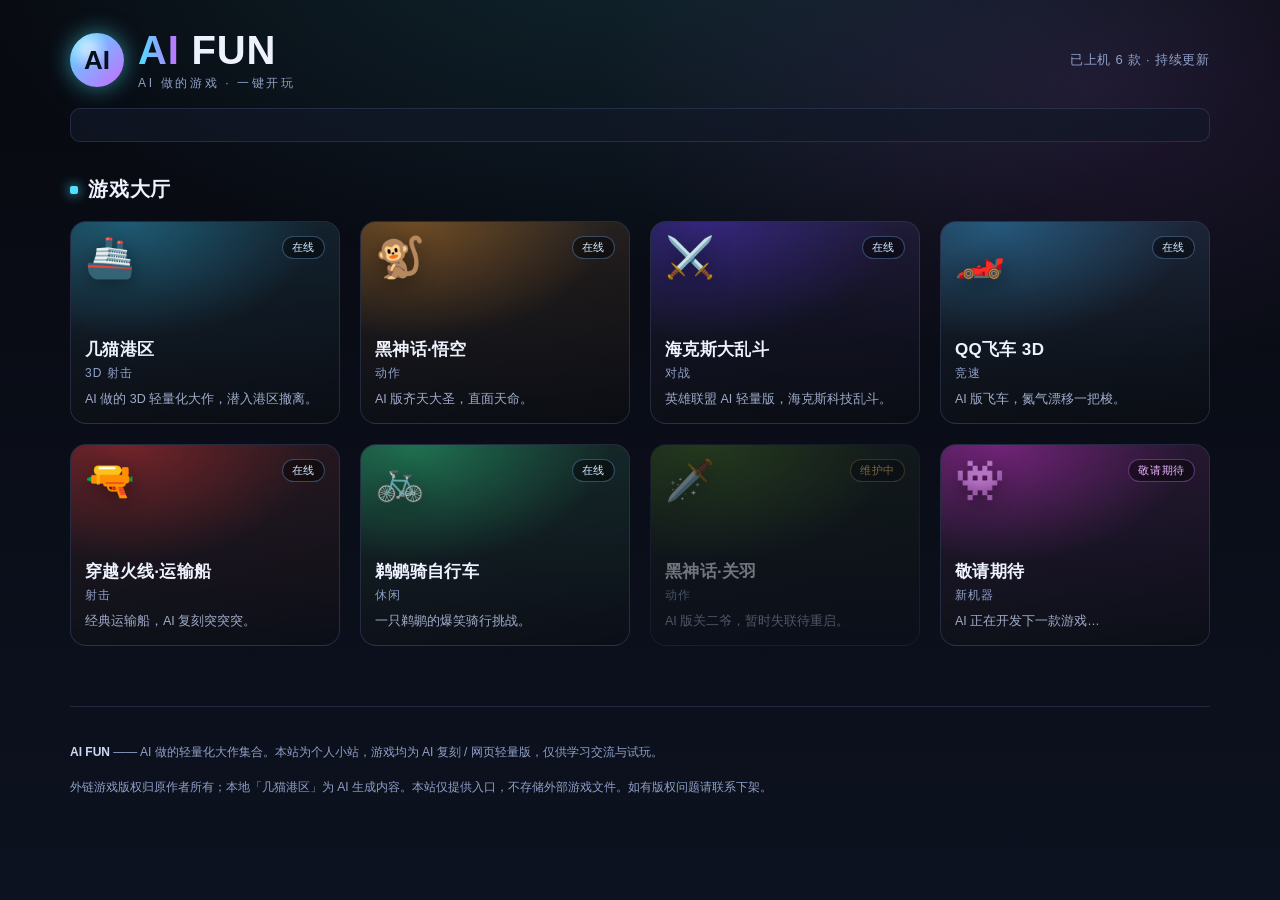
==== index.html @ 86b98a5f "AI FUN 门户 v1：街机厅首页 + 配置化游戏列表 + 本地托管几猫港区" ====
<!doctype html>
<html lang="zh-CN">
<head>
<meta charset="utf-8">
<meta name="viewport" content="width=device-width,initial-scale=1,viewport-fit=cover">
<title>AI FUN · AI 做的游戏，一键开玩</title>
<meta name="description" content="AI 做的轻量化大作，一个入口一键开玩。">
<link rel="stylesheet" href="css/style.css">
</head>
<body>
  <div class="wrap">
    <header class="top">
      <div class="logo">
        <div class="coin">AI</div>
        <div>
          <h1><b>AI</b> FUN</h1>
          <div class="sub">AI 做的游戏 · 一键开玩</div>
        </div>
      </div>
      <div class="count" id="count"></div>
    </header>

    <div class="marquee"><span class="track" id="track"></span></div>

    <div class="sec-title">游戏大厅</div>
    <div class="grid" id="grid"></div>

    <footer class="footer">
      <p><b>AI FUN</b> —— AI 做的轻量化大作集合。本站为个人小站，游戏均为 AI 复刻 / 网页轻量版，仅供学习交流与试玩。</p>
      <p>外链游戏版权归原作者所有；本地「几猫港区」为 AI 生成内容。本站仅提供入口，不存储外部游戏文件。如有版权问题请联系下架。</p>
    </footer>
  </div>

  <div class="lightbox" id="lightbox">
    <div class="lb-bar">
      <span class="t" id="lb-title"></span>
      <button class="x" id="lb-close" title="关闭">✕</button>
    </div>
    <iframe class="lb-frame" id="frame" allowfullscreen allow="autoplay; fullscreen; gamepad; xr-spatial-tracking"></iframe>
  </div>

  <script src="js/games.js"></script>
  <script src="js/main.js"></script>
</body>
</html>
---- css/style.css ----
:root{
  --bg:#07090f; --bg2:#0d1220; --panel:rgba(18,24,40,.72); --line:rgba(120,150,220,.18);
  --ink:#eef2ff; --ink-dim:#8fa0c8; --neon:#4de1ff; --neon2:#c86bff; --gold:#ffd166;
  --shadow:0 20px 60px rgba(0,0,0,.6);
}
*{box-sizing:border-box}
html,body{margin:0;height:100%}
body{
  font-family:-apple-system,BlinkMacSystemFont,"PingFang SC","Microsoft YaHei",sans-serif;
  background:
    radial-gradient(1200px 600px at 50% -10%, rgba(77,225,255,.14), transparent 60%),
    radial-gradient(900px 500px at 85% 10%, rgba(200,107,255,.12), transparent 55%),
    linear-gradient(180deg,var(--bg) 0%,var(--bg2) 100%);
  color:var(--ink); min-height:100%;
}
a{color:inherit;text-decoration:none}
.wrap{max-width:1180px;margin:0 auto;padding:28px 20px 80px}

/* 顶部 */
.top{display:flex;align-items:center;gap:18px;flex-wrap:wrap;margin-bottom:8px}
.logo{display:flex;align-items:center;gap:14px}
.logo .coin{width:54px;height:54px;border-radius:50%;display:grid;place-items:center;
  background:radial-gradient(circle at 32% 28%,#fff8 0 8%,transparent 40%),linear-gradient(135deg,var(--neon),var(--neon2));
  box-shadow:0 0 22px rgba(77,225,255,.55);font-size:26px;font-weight:900;color:#04101a}
.logo h1{font-size:clamp(26px,4vw,40px);letter-spacing:.02em;margin:0;font-weight:900}
.logo h1 b{background:linear-gradient(90deg,var(--neon),var(--neon2));-webkit-background-clip:text;background-clip:text;color:transparent}
.logo .sub{font-size:12px;color:var(--ink-dim);letter-spacing:.22em;margin-top:2px}
.count{margin-left:auto;font-size:13px;color:var(--ink-dim);letter-spacing:.06em}

/* 氛围线 */
.marquee{height:34px;overflow:hidden;border:1px solid var(--line);border-radius:10px;
  background:var(--panel);display:flex;align-items:center;margin:16px 0 30px;position:relative}
.marquee .track{white-space:nowrap;display:inline-block;padding-left:100%;
  animation:scroll 28s linear infinite;font-size:13px;color:var(--ink-dim)}
.marquee .track i{font-style:normal;margin:0 26px;color:var(--gold)}
@keyframes scroll{to{transform:translateX(-100%)}}

/* 标题 */
.sec-title{font-size:20px;font-weight:800;letter-spacing:.04em;margin:34px 0 18px;display:flex;align-items:center;gap:10px}
.sec-title::before{content:"";width:8px;height:8px;border-radius:2px;background:var(--neon);box-shadow:0 0 12px var(--neon)}

/* 卡片墙 */
.grid{display:grid;grid-template-columns:repeat(auto-fill,minmax(230px,1fr));gap:20px}
.card{position:relative;border-radius:16px;overflow:hidden;cursor:pointer;aspect-ratio:4/3;
  background:linear-gradient(160deg,rgba(255,255,255,.06),rgba(255,255,255,.02));
  border:1px solid var(--line);transition:transform .18s ease,border-color .18s ease,box-shadow .18s ease;
  display:flex;flex-direction:column;justify-content:flex-end;padding:14px;isolation:isolate}
.card:hover{transform:translateY(-5px);border-color:rgba(77,225,255,.55);box-shadow:0 18px 44px rgba(0,0,0,.5),0 0 0 1px rgba(77,225,255,.15),0 0 26px rgba(77,225,255,.18)}
.card::before{content:"";position:absolute;inset:0;z-index:-1;
  background:
    radial-gradient(300px 180px at 20% 0%,hsla(var(--h),90%,60%,.34),transparent 65%),
    linear-gradient(180deg,hsla(var(--h),70%,30%,.14),rgba(0,0,0,.25));
  filter:saturate(1.1)}
.card .emoji{position:absolute;top:12px;left:14px;font-size:40px;filter:drop-shadow(0 4px 10px rgba(0,0,0,.4))}
.card .badge{position:absolute;top:14px;right:14px;font-size:11px;padding:3px 9px;border-radius:99px;
  background:rgba(0,0,0,.45);color:#cfeaff;letter-spacing:.06em;border:1px solid rgba(120,180,255,.35)}
.card .badge.off{color:#ffd166;border-color:rgba(255,209,102,.4)}
.card .badge.coming{color:#e6b3ff;border-color:rgba(200,107,255,.4)}
.card h3{margin:0;font-size:17px;font-weight:800;letter-spacing:.02em}
.card .tag{margin-top:4px;font-size:12px;color:var(--ink-dim);letter-spacing:.08em}
.card .desc{margin-top:8px;font-size:12.5px;line-height:1.5;color:#b8c6e8;opacity:.85}
.card.disabled{opacity:.45;cursor:not-allowed}
.card.disabled:hover{transform:none;border-color:var(--line);box-shadow:none}

/* 灯箱 */
.lightbox{position:fixed;inset:0;background:rgba(4,6,12,.94);display:none;z-index:100;
  flex-direction:column;backdrop-filter:blur(6px)}
.lightbox.open{display:flex}
.lb-bar{height:56px;display:flex;align-items:center;gap:14px;padding:0 16px;
  background:rgba(10,14,26,.9);border-bottom:1px solid var(--line)}
.lb-bar .t{font-weight:800;font-size:15px}
.lb-bar .x{margin-left:auto;width:34px;height:34px;border-radius:9px;border:1px solid var(--line);
  background:rgba(255,255,255,.04);color:var(--ink);cursor:pointer;font-size:16px;line-height:1}
.lb-bar .x:hover{background:rgba(255,80,80,.15)}
.lb-frame{flex:1;border:0;width:100%;background:#000}

.footer{margin-top:60px;padding-top:22px;border-top:1px solid var(--line);color:var(--ink-dim);
  font-size:12px;line-height:1.9}
.footer b{color:#cdd8f2}

@media(max-width:560px){
  .grid{grid-template-columns:repeat(2,1fr);gap:12px}
  .card{padding:10px}
  .card .emoji{font-size:30px}
  .card h3{font-size:15px}
  .card .desc{display:none}
  .count{display:none}
}
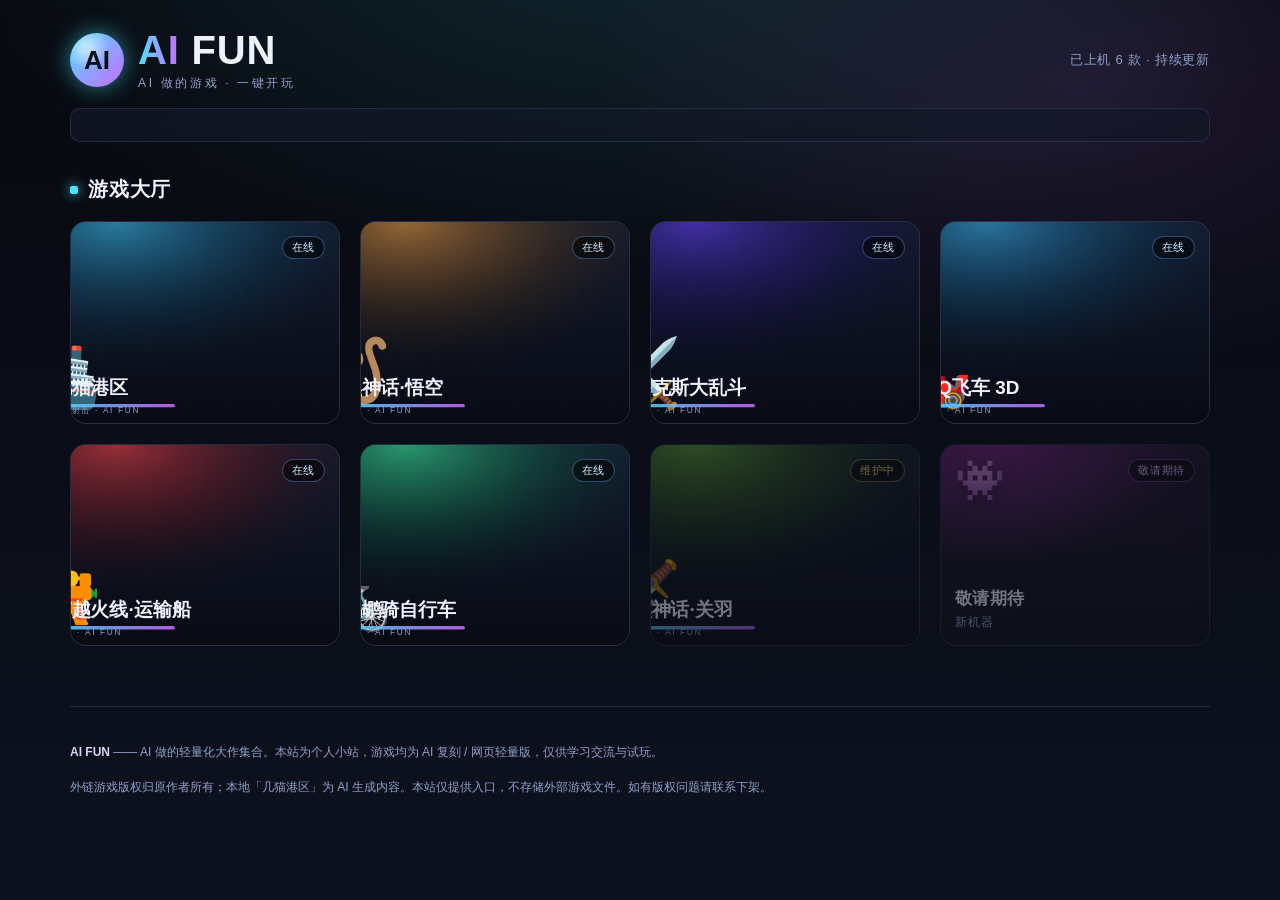
==== commit f26ce577: "修复返回首页 + 加 favicon + 统一 SVG 封面" ====
--- a/index.html
+++ b/index.html
@@ -5,6 +5,7 @@
 <meta name="viewport" content="width=device-width,initial-scale=1,viewport-fit=cover">
 <title>AI FUN · AI 做的游戏，一键开玩</title>
 <meta name="description" content="AI 做的轻量化大作，一个入口一键开玩。">
+<link rel="icon" type="image/svg+xml" href="assets/favicon.svg">
 <link rel="stylesheet" href="css/style.css">
 </head>
 <body>
@@ -33,6 +34,7 @@
 
   <div class="lightbox" id="lightbox">
     <div class="lb-bar">
+      <button class="lb-back" id="lb-back" title="返回首页">← 返回首页</button>
       <span class="t" id="lb-title"></span>
       <button class="x" id="lb-close" title="关闭">✕</button>
     </div>
--- a/css/style.css
+++ b/css/style.css
@@ -44,21 +44,22 @@
 .card{position:relative;border-radius:16px;overflow:hidden;cursor:pointer;aspect-ratio:4/3;
   background:linear-gradient(160deg,rgba(255,255,255,.06),rgba(255,255,255,.02));
   border:1px solid var(--line);transition:transform .18s ease,border-color .18s ease,box-shadow .18s ease;
-  display:flex;flex-direction:column;justify-content:flex-end;padding:14px;isolation:isolate}
+  isolation:isolate}
 .card:hover{transform:translateY(-5px);border-color:rgba(77,225,255,.55);box-shadow:0 18px 44px rgba(0,0,0,.5),0 0 0 1px rgba(77,225,255,.15),0 0 26px rgba(77,225,255,.18)}
 .card::before{content:"";position:absolute;inset:0;z-index:-1;
   background:
     radial-gradient(300px 180px at 20% 0%,hsla(var(--h),90%,60%,.34),transparent 65%),
     linear-gradient(180deg,hsla(var(--h),70%,30%,.14),rgba(0,0,0,.25));
   filter:saturate(1.1)}
+.card img.cover{position:absolute;inset:0;width:100%;height:100%;object-fit:cover;z-index:-1;filter:saturate(1.05)}
+.card .cover-fallback{position:absolute;inset:0;padding:14px;display:flex;flex-direction:column;justify-content:flex-end}
 .card .emoji{position:absolute;top:12px;left:14px;font-size:40px;filter:drop-shadow(0 4px 10px rgba(0,0,0,.4))}
-.card .badge{position:absolute;top:14px;right:14px;font-size:11px;padding:3px 9px;border-radius:99px;
-  background:rgba(0,0,0,.45);color:#cfeaff;letter-spacing:.06em;border:1px solid rgba(120,180,255,.35)}
+.card h3{margin:0;font-size:17px;font-weight:800;letter-spacing:.02em}
+.card .tag{margin-top:4px;font-size:12px;color:var(--ink-dim);letter-spacing:.08em}
+.card .badge{position:absolute;top:14px;right:14px;z-index:2;font-size:11px;padding:3px 9px;border-radius:99px;
+  background:rgba(0,0,0,.55);color:#cfeaff;letter-spacing:.06em;border:1px solid rgba(120,180,255,.35)}
 .card .badge.off{color:#ffd166;border-color:rgba(255,209,102,.4)}
 .card .badge.coming{color:#e6b3ff;border-color:rgba(200,107,255,.4)}
-.card h3{margin:0;font-size:17px;font-weight:800;letter-spacing:.02em}
-.card .tag{margin-top:4px;font-size:12px;color:var(--ink-dim);letter-spacing:.08em}
-.card .desc{margin-top:8px;font-size:12.5px;line-height:1.5;color:#b8c6e8;opacity:.85}
 .card.disabled{opacity:.45;cursor:not-allowed}
 .card.disabled:hover{transform:none;border-color:var(--line);box-shadow:none}
 
@@ -66,12 +67,16 @@
 .lightbox{position:fixed;inset:0;background:rgba(4,6,12,.94);display:none;z-index:100;
   flex-direction:column;backdrop-filter:blur(6px)}
 .lightbox.open{display:flex}
-.lb-bar{height:56px;display:flex;align-items:center;gap:14px;padding:0 16px;
-  background:rgba(10,14,26,.9);border-bottom:1px solid var(--line)}
-.lb-bar .t{font-weight:800;font-size:15px}
-.lb-bar .x{margin-left:auto;width:34px;height:34px;border-radius:9px;border:1px solid var(--line);
+.lb-bar{height:56px;display:flex;align-items:center;gap:12px;padding:0 14px;flex-shrink:0;
+  background:rgba(10,14,26,.95);border-bottom:1px solid var(--line)}
+.lb-back{display:flex;align-items:center;gap:6px;height:36px;padding:0 14px;border-radius:9px;
+  border:1px solid rgba(77,225,255,.4);background:rgba(77,225,255,.1);color:var(--neon);
+  cursor:pointer;font-size:13px;font-weight:700;white-space:nowrap}
+.lb-back:hover{background:rgba(77,225,255,.2)}
+.lb-bar .t{font-weight:800;font-size:14px;color:var(--ink);overflow:hidden;text-overflow:ellipsis;white-space:nowrap}
+.lb-bar .x{margin-left:auto;width:34px;height:34px;flex-shrink:0;border-radius:9px;border:1px solid var(--line);
   background:rgba(255,255,255,.04);color:var(--ink);cursor:pointer;font-size:16px;line-height:1}
-.lb-bar .x:hover{background:rgba(255,80,80,.15)}
+.lb-bar .x:hover{background:rgba(255,80,80,.18)}
 .lb-frame{flex:1;border:0;width:100%;background:#000}
 
 .footer{margin-top:60px;padding-top:22px;border-top:1px solid var(--line);color:var(--ink-dim);
@@ -80,9 +85,10 @@
 
 @media(max-width:560px){
   .grid{grid-template-columns:repeat(2,1fr);gap:12px}
-  .card{padding:10px}
+  .card .cover-fallback{padding:10px}
   .card .emoji{font-size:30px}
   .card h3{font-size:15px}
-  .card .desc{display:none}
   .count{display:none}
+  .lb-bar .t{font-size:12px}
+  .lb-back{padding:0 10px;font-size:12px}
 }
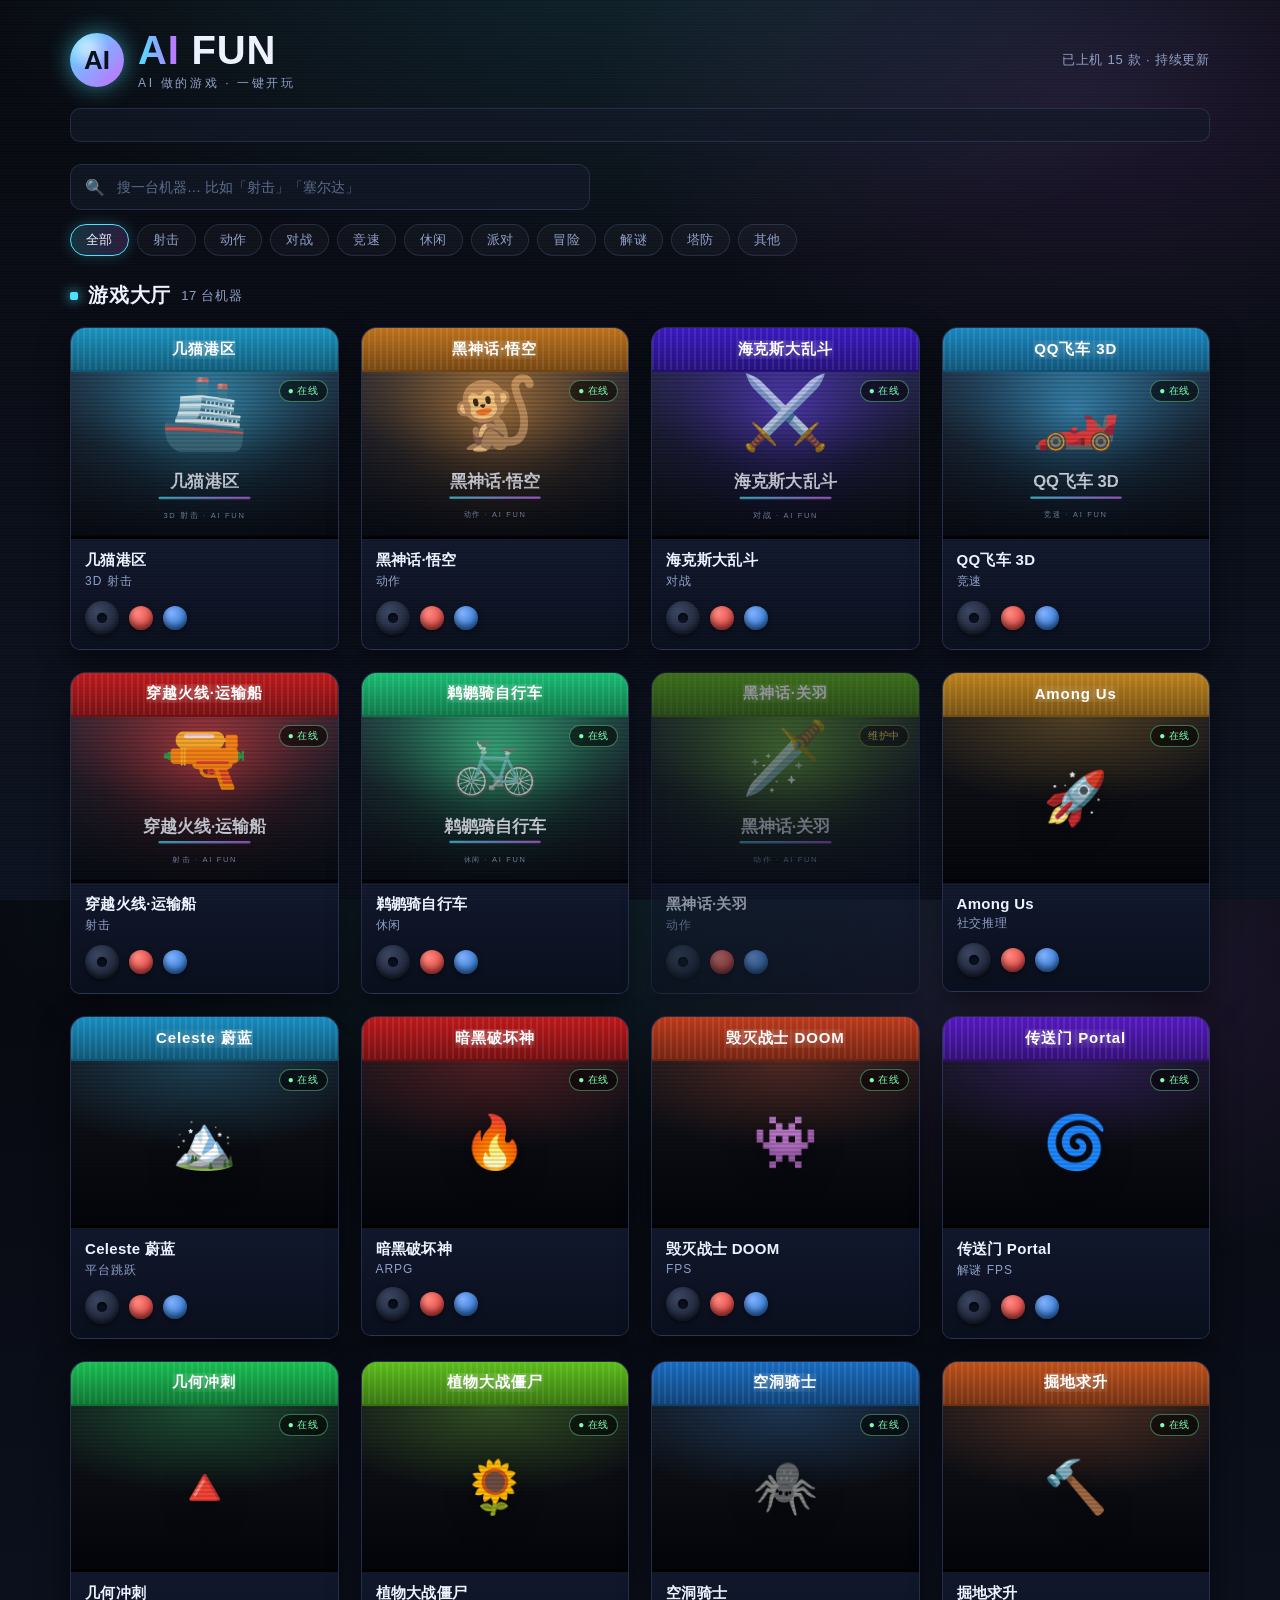
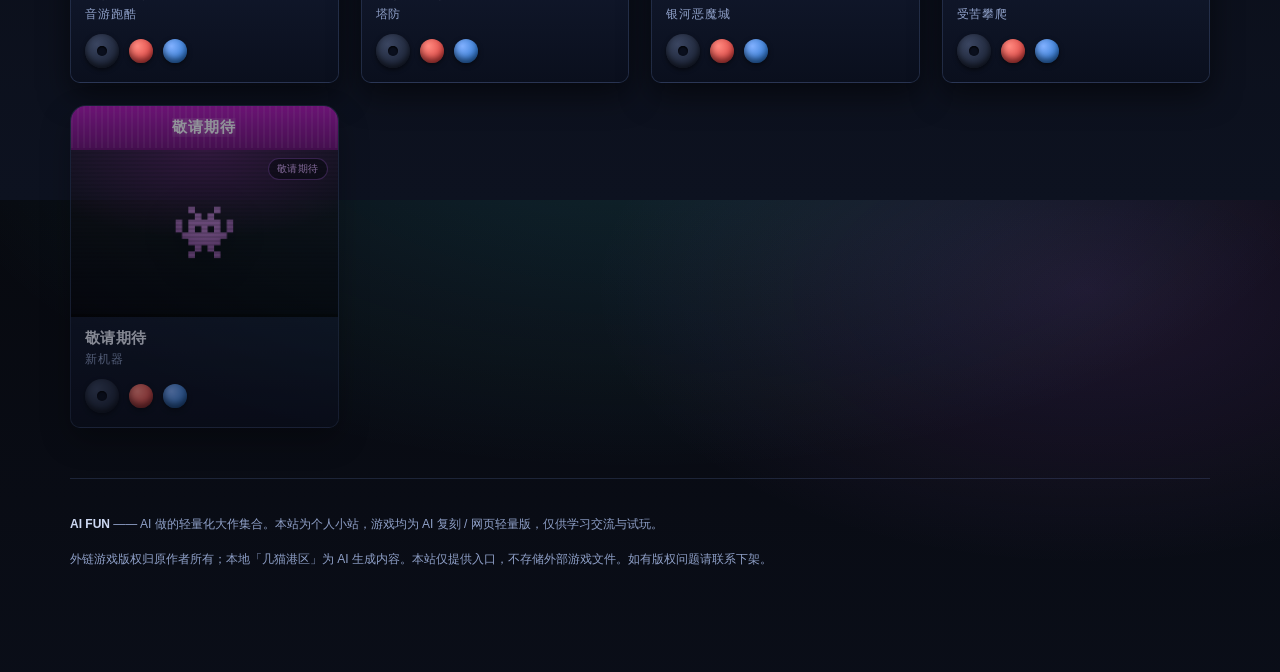
==== commit 8c392fd6: "设计迭代：霓虹街机厅 + 搜索/分类 + 新增10款开源网页大作" ====
--- a/index.html
+++ b/index.html
@@ -9,6 +9,8 @@
 <link rel="stylesheet" href="css/style.css">
 </head>
 <body>
+  <div class="scanlines"></div>
+
   <div class="wrap">
     <header class="top">
       <div class="logo">
@@ -23,8 +25,19 @@
 
     <div class="marquee"><span class="track" id="track"></span></div>
 
-    <div class="sec-title">游戏大厅</div>
-    <div class="grid" id="grid"></div>
+    <!-- 搜索 + 分类 -->
+    <div class="controls">
+      <div class="search">
+        <span class="s-icon">🔍</span>
+        <input id="search" type="text" placeholder="搜一台机器… 比如「射击」「塞尔达」">
+        <button class="s-clear" id="s-clear" title="清除">✕</button>
+      </div>
+      <div class="cats" id="cats"></div>
+    </div>
+
+    <div class="sec-title"><span id="sec-label">游戏大厅</span><span class="sec-note" id="sec-note"></span></div>
+    <div class="arcade" id="arcade"></div>
+    <div class="empty" id="empty" style="display:none">没有找到匹配的游戏，换个关键词试试 🕹️</div>
 
     <footer class="footer">
       <p><b>AI FUN</b> —— AI 做的轻量化大作集合。本站为个人小站，游戏均为 AI 复刻 / 网页轻量版，仅供学习交流与试玩。</p>
@@ -34,7 +47,7 @@
 
   <div class="lightbox" id="lightbox">
     <div class="lb-bar">
-      <button class="lb-back" id="lb-back" title="返回首页">← 返回首页</button>
+      <button class="lb-back" id="lb-back" title="返回大厅">← 返回大厅</button>
       <span class="t" id="lb-title"></span>
       <button class="x" id="lb-close" title="关闭">✕</button>
     </div>
--- a/css/style.css
+++ b/css/style.css
@@ -1,7 +1,6 @@
 :root{
   --bg:#07090f; --bg2:#0d1220; --panel:rgba(18,24,40,.72); --line:rgba(120,150,220,.18);
-  --ink:#eef2ff; --ink-dim:#8fa0c8; --neon:#4de1ff; --neon2:#c86bff; --gold:#ffd166;
-  --shadow:0 20px 60px rgba(0,0,0,.6);
+  --ink:#eef2ff; --ink-dim:#8fa0c8; --neon:#4de1ff; --neon2:#c86bff; --gold:#ffd166; --alarm:#ff5a40;
 }
 *{box-sizing:border-box}
 html,body{margin:0;height:100%}
@@ -14,14 +13,20 @@
   color:var(--ink); min-height:100%;
 }
 a{color:inherit;text-decoration:none}
-.wrap{max-width:1180px;margin:0 auto;padding:28px 20px 80px}
+.wrap{max-width:1180px;margin:0 auto;padding:28px 20px 90px}
+
+/* CRT 扫描线氛围 */
+.scanlines{position:fixed;inset:0;pointer-events:none;z-index:1;
+  background:repeating-linear-gradient(0deg,rgba(255,255,255,.018) 0 1px,transparent 1px 3px)}
 
 /* 顶部 */
 .top{display:flex;align-items:center;gap:18px;flex-wrap:wrap;margin-bottom:8px}
 .logo{display:flex;align-items:center;gap:14px}
 .logo .coin{width:54px;height:54px;border-radius:50%;display:grid;place-items:center;
   background:radial-gradient(circle at 32% 28%,#fff8 0 8%,transparent 40%),linear-gradient(135deg,var(--neon),var(--neon2));
-  box-shadow:0 0 22px rgba(77,225,255,.55);font-size:26px;font-weight:900;color:#04101a}
+  box-shadow:0 0 22px rgba(77,225,255,.55);font-size:26px;font-weight:900;color:#04101a;
+  animation:coinpulse 2.6s ease-in-out infinite}
+@keyframes coinpulse{0%,100%{box-shadow:0 0 22px rgba(77,225,255,.55)}50%{box-shadow:0 0 40px rgba(200,107,255,.8)}}
 .logo h1{font-size:clamp(26px,4vw,40px);letter-spacing:.02em;margin:0;font-weight:900}
 .logo h1 b{background:linear-gradient(90deg,var(--neon),var(--neon2));-webkit-background-clip:text;background-clip:text;color:transparent}
 .logo .sub{font-size:12px;color:var(--ink-dim);letter-spacing:.22em;margin-top:2px}
@@ -29,66 +34,104 @@
 
 /* 氛围线 */
 .marquee{height:34px;overflow:hidden;border:1px solid var(--line);border-radius:10px;
-  background:var(--panel);display:flex;align-items:center;margin:16px 0 30px;position:relative}
+  background:var(--panel);display:flex;align-items:center;margin:16px 0 22px;position:relative}
 .marquee .track{white-space:nowrap;display:inline-block;padding-left:100%;
   animation:scroll 28s linear infinite;font-size:13px;color:var(--ink-dim)}
 .marquee .track i{font-style:normal;margin:0 26px;color:var(--gold)}
 @keyframes scroll{to{transform:translateX(-100%)}}
 
+/* 搜索 + 分类 */
+.controls{margin-bottom:18px}
+.search{display:flex;align-items:center;gap:10px;height:46px;padding:0 14px;
+  border:1px solid var(--line);border-radius:12px;background:var(--panel);max-width:520px}
+.search:focus-within{border-color:rgba(77,225,255,.55);box-shadow:0 0 18px rgba(77,225,255,.15)}
+.s-icon{opacity:.7}
+.search input{flex:1;background:none;border:0;outline:none;color:var(--ink);font-size:14px}
+.search input::placeholder{color:#5a6b8c}
+.s-clear{display:none;width:22px;height:22px;border-radius:50%;border:0;cursor:pointer;
+  background:rgba(255,255,255,.1);color:var(--ink-dim);align-items:center;justify-content:center;font-size:11px}
+.cats{display:flex;flex-wrap:wrap;gap:8px;margin-top:14px}
+.cat{height:32px;padding:0 15px;border-radius:99px;border:1px solid var(--line);background:rgba(255,255,255,.03);
+  color:var(--ink-dim);cursor:pointer;font-size:13px;letter-spacing:.03em;transition:all .15s}
+.cat:hover{border-color:rgba(77,225,255,.4);color:var(--ink)}
+.cat.on{background:linear-gradient(90deg,rgba(77,225,255,.18),rgba(200,107,255,.18));
+  border-color:var(--neon);color:var(--ink);box-shadow:0 0 14px rgba(77,225,255,.25)}
+
 /* 标题 */
-.sec-title{font-size:20px;font-weight:800;letter-spacing:.04em;margin:34px 0 18px;display:flex;align-items:center;gap:10px}
+.sec-title{font-size:20px;font-weight:800;letter-spacing:.04em;margin:26px 0 18px;display:flex;align-items:center;gap:10px}
 .sec-title::before{content:"";width:8px;height:8px;border-radius:2px;background:var(--neon);box-shadow:0 0 12px var(--neon)}
+.sec-note{font-size:13px;font-weight:400;color:var(--ink-dim);letter-spacing:.05em}
 
-/* 卡片墙 */
-.grid{display:grid;grid-template-columns:repeat(auto-fill,minmax(230px,1fr));gap:20px}
-.card{position:relative;border-radius:16px;overflow:hidden;cursor:pointer;aspect-ratio:4/3;
-  background:linear-gradient(160deg,rgba(255,255,255,.06),rgba(255,255,255,.02));
-  border:1px solid var(--line);transition:transform .18s ease,border-color .18s ease,box-shadow .18s ease;
-  isolation:isolate}
-.card:hover{transform:translateY(-5px);border-color:rgba(77,225,255,.55);box-shadow:0 18px 44px rgba(0,0,0,.5),0 0 0 1px rgba(77,225,255,.15),0 0 26px rgba(77,225,255,.18)}
-.card::before{content:"";position:absolute;inset:0;z-index:-1;
-  background:
-    radial-gradient(300px 180px at 20% 0%,hsla(var(--h),90%,60%,.34),transparent 65%),
-    linear-gradient(180deg,hsla(var(--h),70%,30%,.14),rgba(0,0,0,.25));
-  filter:saturate(1.1)}
-.card img.cover{position:absolute;inset:0;width:100%;height:100%;object-fit:cover;z-index:-1;filter:saturate(1.05)}
-.card .cover-fallback{position:absolute;inset:0;padding:14px;display:flex;flex-direction:column;justify-content:flex-end}
-.card .emoji{position:absolute;top:12px;left:14px;font-size:40px;filter:drop-shadow(0 4px 10px rgba(0,0,0,.4))}
-.card h3{margin:0;font-size:17px;font-weight:800;letter-spacing:.02em}
-.card .tag{margin-top:4px;font-size:12px;color:var(--ink-dim);letter-spacing:.08em}
-.card .badge{position:absolute;top:14px;right:14px;z-index:2;font-size:11px;padding:3px 9px;border-radius:99px;
-  background:rgba(0,0,0,.55);color:#cfeaff;letter-spacing:.06em;border:1px solid rgba(120,180,255,.35)}
-.card .badge.off{color:#ffd166;border-color:rgba(255,209,102,.4)}
-.card .badge.coming{color:#e6b3ff;border-color:rgba(200,107,255,.4)}
-.card.disabled{opacity:.45;cursor:not-allowed}
-.card.disabled:hover{transform:none;border-color:var(--line);box-shadow:none}
+/* 街机机柜墙 */
+.arcade{display:grid;grid-template-columns:repeat(auto-fill,minmax(250px,1fr));gap:22px}
+.cab{position:relative;cursor:pointer;transition:transform .18s ease;--h:200}
+.cab:hover{transform:translateY(-6px)}
+.cab:focus-visible{outline:2px solid var(--neon);outline-offset:3px}
+.cabinet{position:relative;border-radius:16px 16px 10px 10px;overflow:hidden;border:1px solid var(--line);
+  background:linear-gradient(160deg,#1a2238,#0c1220);
+  box-shadow:0 12px 30px rgba(0,0,0,.5),inset 0 0 0 1px rgba(255,255,255,.03)}
+.cab:hover .cabinet{border-color:rgba(77,225,255,.55);box-shadow:0 22px 50px rgba(0,0,0,.55),0 0 30px rgba(77,225,255,.18)}
+
+/* 机柜顶部灯箱 */
+.marquee-top{height:44px;display:flex;align-items:center;justify-content:center;padding:0 10px;
+  background:linear-gradient(180deg,hsla(var(--h),80%,45%,.9),hsla(var(--h),80%,28%,.9));
+  border-bottom:2px solid rgba(0,0,0,.4);position:relative;overflow:hidden}
+.marquee-top::after{content:"";position:absolute;inset:0;background:repeating-linear-gradient(90deg,rgba(255,255,255,.08) 0 2px,transparent 2px 6px)}
+.m-title{font-weight:900;font-size:15px;letter-spacing:.06em;color:#fff;text-shadow:0 0 12px rgba(255,255,255,.6);position:relative;z-index:1;white-space:nowrap;overflow:hidden;text-overflow:ellipsis}
+
+/* 屏幕 */
+.screen{position:relative;aspect-ratio:16/10;background:#04060d center/cover no-repeat;
+  border-bottom:3px solid #000;display:flex;align-items:center;justify-content:center}
+.screen::before{content:"";position:absolute;inset:0;background:
+  radial-gradient(120% 90% at 50% 0%,hsla(var(--h),90%,60%,.28),transparent 60%),
+  linear-gradient(180deg,rgba(255,255,255,.06),rgba(0,0,0,.25))}
+.screen::after{content:"";position:absolute;inset:0;background:repeating-linear-gradient(0deg,rgba(0,0,0,.12) 0 2px,transparent 2px 4px);pointer-events:none}
+.s-emoji{font-size:52px;position:relative;filter:drop-shadow(0 6px 14px rgba(0,0,0,.5))}
+
+/* 控制台 */
+.deck{position:relative;padding:12px 14px 14px;background:linear-gradient(180deg,#11182c,#0a0f1d)}
+.d-name{font-weight:800;font-size:15px;letter-spacing:.02em}
+.d-tag{margin-top:3px;font-size:12px;color:var(--ink-dim);letter-spacing:.08em}
+.controls-row{display:flex;align-items:center;gap:10px;margin-top:11px}
+.stick{width:34px;height:34px;border-radius:50%;background:radial-gradient(circle at 35% 30%,#3a4560,#141b2c);
+  box-shadow:inset 0 -3px 6px rgba(0,0,0,.6),0 2px 4px rgba(0,0,0,.5)}
+.stick::after{content:"";display:block;width:10px;height:10px;border-radius:50%;background:#0a0f1d;margin:12px auto 0;box-shadow:inset 0 1px 2px #000}
+.btn{width:24px;height:24px;border-radius:50%;box-shadow:inset 0 -4px 6px rgba(0,0,0,.5),0 2px 5px rgba(0,0,0,.5)}
+.btn.red{background:radial-gradient(circle at 35% 30%,#ff8a80,#d32f2f)}
+.btn.blue{background:radial-gradient(circle at 35% 30%,#82b1ff,#1565c0)}
+
+/* 状态角标 */
+.cab-badge{position:absolute;top:52px;right:10px;z-index:3;font-size:10px;padding:3px 8px;border-radius:99px;
+  background:rgba(0,0,0,.55);color:#7dffb0;letter-spacing:.05em;border:1px solid rgba(125,255,176,.4)}
+.cab-badge.off{color:var(--gold);border-color:rgba(255,209,102,.4)}
+.cab-badge.coming{color:#e6b3ff;border-color:rgba(200,107,255,.4)}
+.cab.disabled{cursor:not-allowed;opacity:.55}
+.cab.disabled:hover{transform:none}
+.cab.disabled:hover .cabinet{border-color:var(--line);box-shadow:0 12px 30px rgba(0,0,0,.5)}
+
+.empty{text-align:center;color:var(--ink-dim);padding:60px 0;font-size:15px}
 
 /* 灯箱 */
-.lightbox{position:fixed;inset:0;background:rgba(4,6,12,.94);display:none;z-index:100;
-  flex-direction:column;backdrop-filter:blur(6px)}
+.lightbox{position:fixed;inset:0;background:rgba(4,6,12,.96);display:none;z-index:100;flex-direction:column;backdrop-filter:blur(6px)}
 .lightbox.open{display:flex}
-.lb-bar{height:56px;display:flex;align-items:center;gap:12px;padding:0 14px;flex-shrink:0;
-  background:rgba(10,14,26,.95);border-bottom:1px solid var(--line)}
-.lb-back{display:flex;align-items:center;gap:6px;height:36px;padding:0 14px;border-radius:9px;
-  border:1px solid rgba(77,225,255,.4);background:rgba(77,225,255,.1);color:var(--neon);
-  cursor:pointer;font-size:13px;font-weight:700;white-space:nowrap}
+.lb-bar{height:56px;display:flex;align-items:center;gap:12px;padding:0 14px;flex-shrink:0;background:rgba(10,14,26,.95);border-bottom:1px solid var(--line)}
+.lb-back{display:flex;align-items:center;gap:6px;height:36px;padding:0 14px;border-radius:9px;border:1px solid rgba(77,225,255,.4);background:rgba(77,225,255,.1);color:var(--neon);cursor:pointer;font-size:13px;font-weight:700;white-space:nowrap}
 .lb-back:hover{background:rgba(77,225,255,.2)}
 .lb-bar .t{font-weight:800;font-size:14px;color:var(--ink);overflow:hidden;text-overflow:ellipsis;white-space:nowrap}
-.lb-bar .x{margin-left:auto;width:34px;height:34px;flex-shrink:0;border-radius:9px;border:1px solid var(--line);
-  background:rgba(255,255,255,.04);color:var(--ink);cursor:pointer;font-size:16px;line-height:1}
+.lb-bar .x{margin-left:auto;width:34px;height:34px;flex-shrink:0;border-radius:9px;border:1px solid var(--line);background:rgba(255,255,255,.04);color:var(--ink);cursor:pointer;font-size:16px;line-height:1}
 .lb-bar .x:hover{background:rgba(255,80,80,.18)}
 .lb-frame{flex:1;border:0;width:100%;background:#000}
 
-.footer{margin-top:60px;padding-top:22px;border-top:1px solid var(--line);color:var(--ink-dim);
-  font-size:12px;line-height:1.9}
+.footer{margin-top:50px;padding-top:22px;border-top:1px solid var(--line);color:var(--ink-dim);font-size:12px;line-height:1.9}
 .footer b{color:#cdd8f2}
 
 @media(max-width:560px){
-  .grid{grid-template-columns:repeat(2,1fr);gap:12px}
-  .card .cover-fallback{padding:10px}
-  .card .emoji{font-size:30px}
-  .card h3{font-size:15px}
+  .arcade{grid-template-columns:repeat(2,1fr);gap:12px}
   .count{display:none}
+  .m-title{font-size:13px}
+  .s-emoji{font-size:36px}
+  .stick{width:26px;height:26px}
+  .btn{width:19px;height:19px}
   .lb-bar .t{font-size:12px}
   .lb-back{padding:0 10px;font-size:12px}
 }
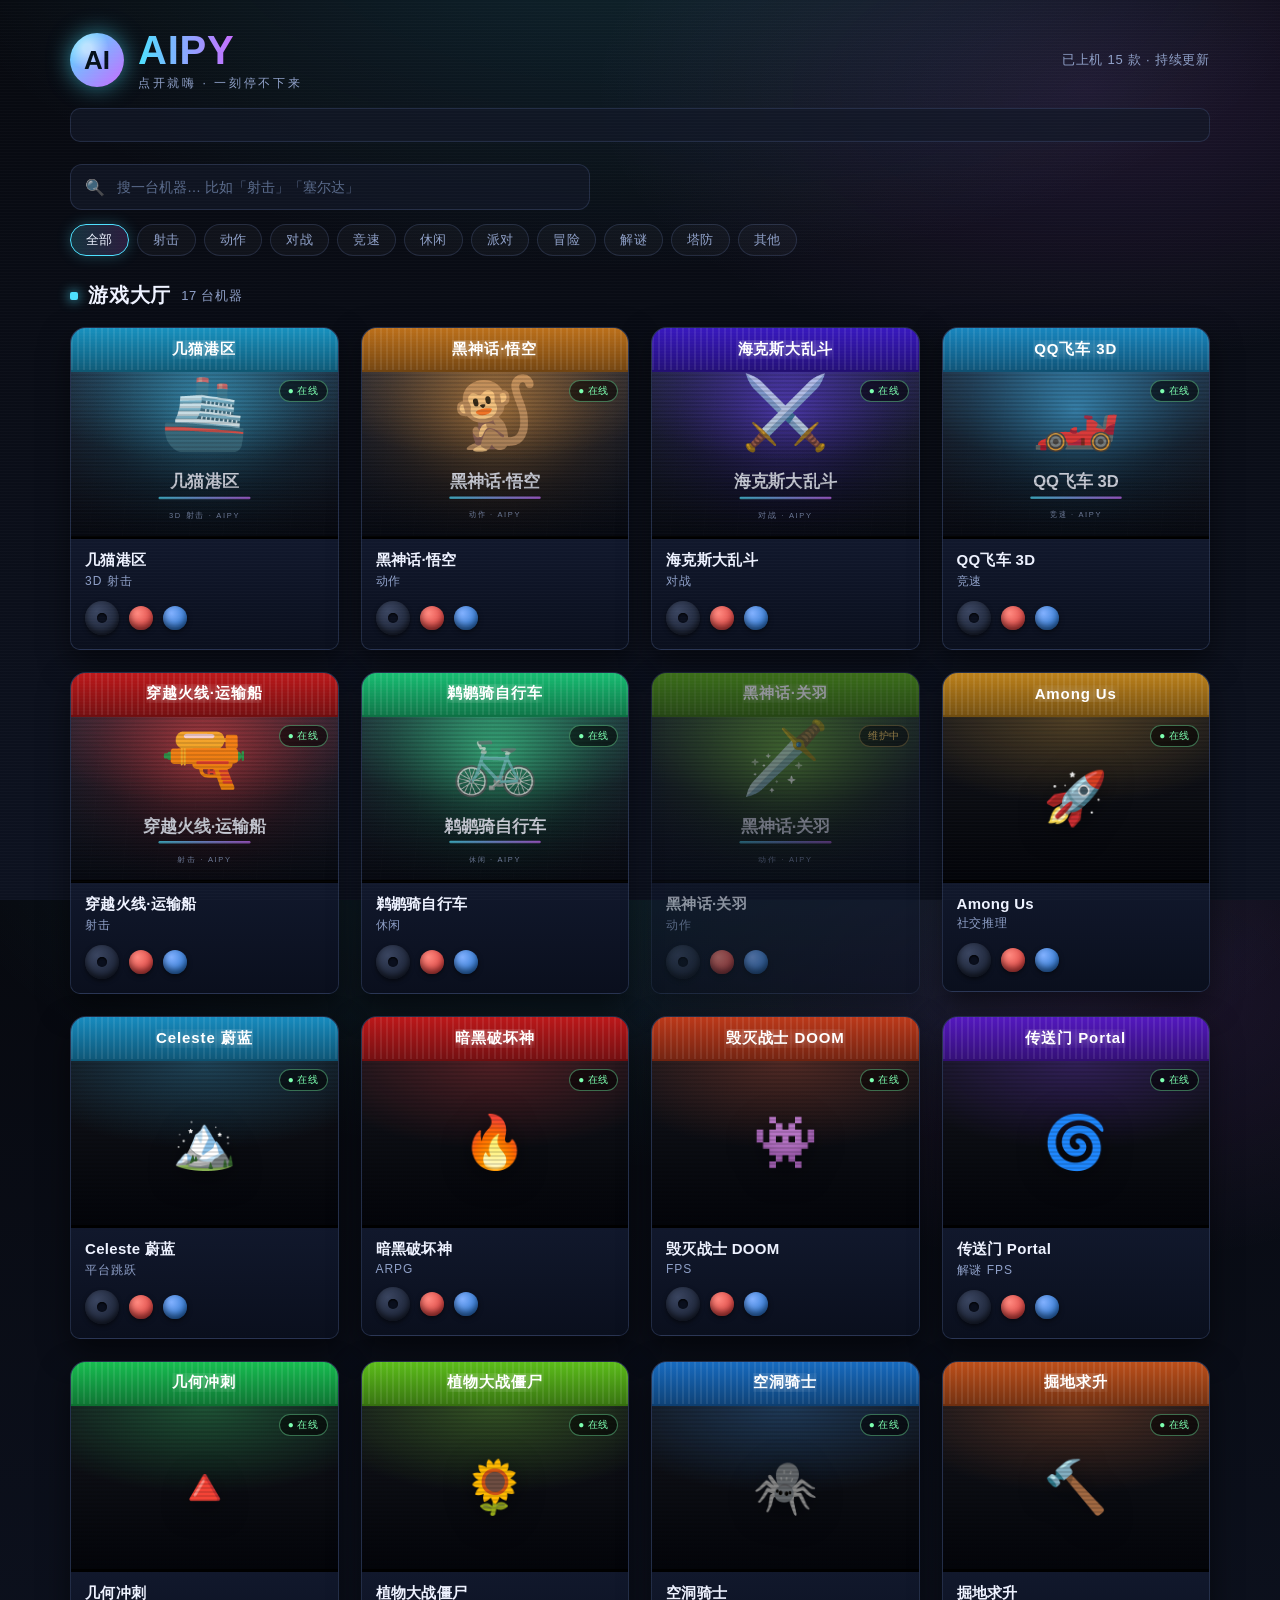
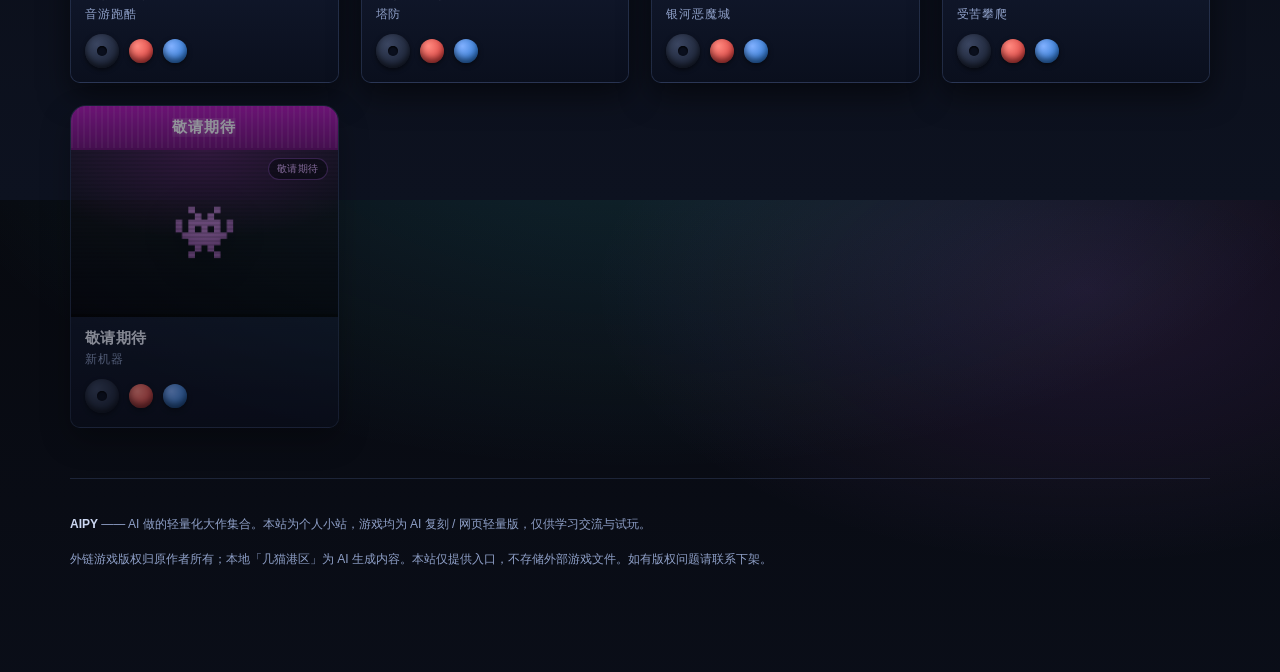
==== commit b2010b33: "品牌更名：AI FUN → AIPY，slogan 点开就嗨" ====
--- a/index.html
+++ b/index.html
@@ -3,8 +3,8 @@
 <head>
 <meta charset="utf-8">
 <meta name="viewport" content="width=device-width,initial-scale=1,viewport-fit=cover">
-<title>AI FUN · AI 做的游戏，一键开玩</title>
-<meta name="description" content="AI 做的轻量化大作，一个入口一键开玩。">
+<title>AIPY · 点开就嗨</title>
+<meta name="description" content="AIPY —— AI 做的轻量化大作，点开就嗨。">
 <link rel="icon" type="image/svg+xml" href="assets/favicon.svg">
 <link rel="stylesheet" href="css/style.css">
 </head>
@@ -16,8 +16,8 @@
       <div class="logo">
         <div class="coin">AI</div>
         <div>
-          <h1><b>AI</b> FUN</h1>
-          <div class="sub">AI 做的游戏 · 一键开玩</div>
+          <h1><b>AIPY</b></h1>
+          <div class="sub">点开就嗨 · 一刻停不下来</div>
         </div>
       </div>
       <div class="count" id="count"></div>
@@ -40,7 +40,7 @@
     <div class="empty" id="empty" style="display:none">没有找到匹配的游戏，换个关键词试试 🕹️</div>
 
     <footer class="footer">
-      <p><b>AI FUN</b> —— AI 做的轻量化大作集合。本站为个人小站，游戏均为 AI 复刻 / 网页轻量版，仅供学习交流与试玩。</p>
+      <p><b>AIPY</b> —— AI 做的轻量化大作集合。本站为个人小站，游戏均为 AI 复刻 / 网页轻量版，仅供学习交流与试玩。</p>
       <p>外链游戏版权归原作者所有；本地「几猫港区」为 AI 生成内容。本站仅提供入口，不存储外部游戏文件。如有版权问题请联系下架。</p>
     </footer>
   </div>
--- a/css/style.css
+++ b/css/style.css
@@ -135,3 +135,48 @@
   .lb-bar .t{font-size:12px}
   .lb-back{padding:0 10px;font-size:12px}
 }
+
+/* ============ 街机真实动效 ============ */
+/* 摇杆：杆 + 球头，hover 倾斜、按压回中 */
+.stick{position:relative;transition:transform .12s ease}
+.stick::after{content:"";display:block;width:10px;height:10px;border-radius:50%;background:#0a0f1d;
+  margin:12px auto 0;box-shadow:inset 0 1px 2px #000;transition:transform .22s cubic-bezier(.34,1.56,.64,1)}
+.cab:hover .stick{transform:translateY(1px)}
+.cab:hover .stick::after{transform:translate(-4px,-4px) rotate(-32deg)}
+.cab:active .stick{transform:translateY(3px)}
+.cab:active .stick::after{transform:translate(5px,3px) rotate(28deg) scale(.9)}
+
+/* 按钮：悬停发光、按压下沉 + 亮起 */
+.btn{position:relative;transition:transform .08s ease, box-shadow .15s ease, filter .15s ease}
+.cab:hover .btn.red{filter:brightness(1.4);box-shadow:0 0 16px rgba(255,82,82,.75), inset 0 -3px 5px rgba(0,0,0,.5)}
+.cab:hover .btn.blue{filter:brightness(1.4);box-shadow:0 0 16px rgba(82,140,255,.75), inset 0 -3px 5px rgba(0,0,0,.5)}
+.cab:active .btn{transform:translateY(3px) scale(.88);filter:brightness(1.7)}
+.cab:active .btn.red{box-shadow:0 0 22px rgba(255,60,60,.9), inset 0 -2px 3px rgba(0,0,0,.6)}
+.cab:active .btn.blue{box-shadow:0 0 22px rgba(60,120,255,.9), inset 0 -2px 3px rgba(0,0,0,.6)}
+
+/* 屏幕：悬停增亮 + 开机扫描线加速 */
+.screen{transition:filter .2s ease}
+.cab:hover .screen{filter:brightness(1.12) saturate(1.08)}
+
+/* 投币开机过场：整机短暂震动 + 灯箱爆闪 */
+.cab.starting .cabinet{animation:coinShake .32s ease}
+.cab.starting .marquee-top{animation:flashTop .32s ease}
+.cab.starting .screen{animation:screenBoot .32s ease}
+@keyframes coinShake{
+  0%,100%{transform:translate(0,0)}
+  20%{transform:translate(-3px,1px)}
+  40%{transform:translate(3px,-1px)}
+  60%{transform:translate(-2px,0)}
+  80%{transform:translate(2px,1px)}
+}
+@keyframes flashTop{
+  0%,100%{filter:brightness(1)}
+  30%{filter:brightness(2.4) saturate(1.3)}
+  60%{filter:brightness(1.6)}
+}
+@keyframes screenBoot{
+  0%{filter:brightness(1)}
+  35%{filter:brightness(2.6) contrast(1.2)}
+  70%{filter:brightness(1.4)}
+  100%{filter:brightness(1.12)}
+}
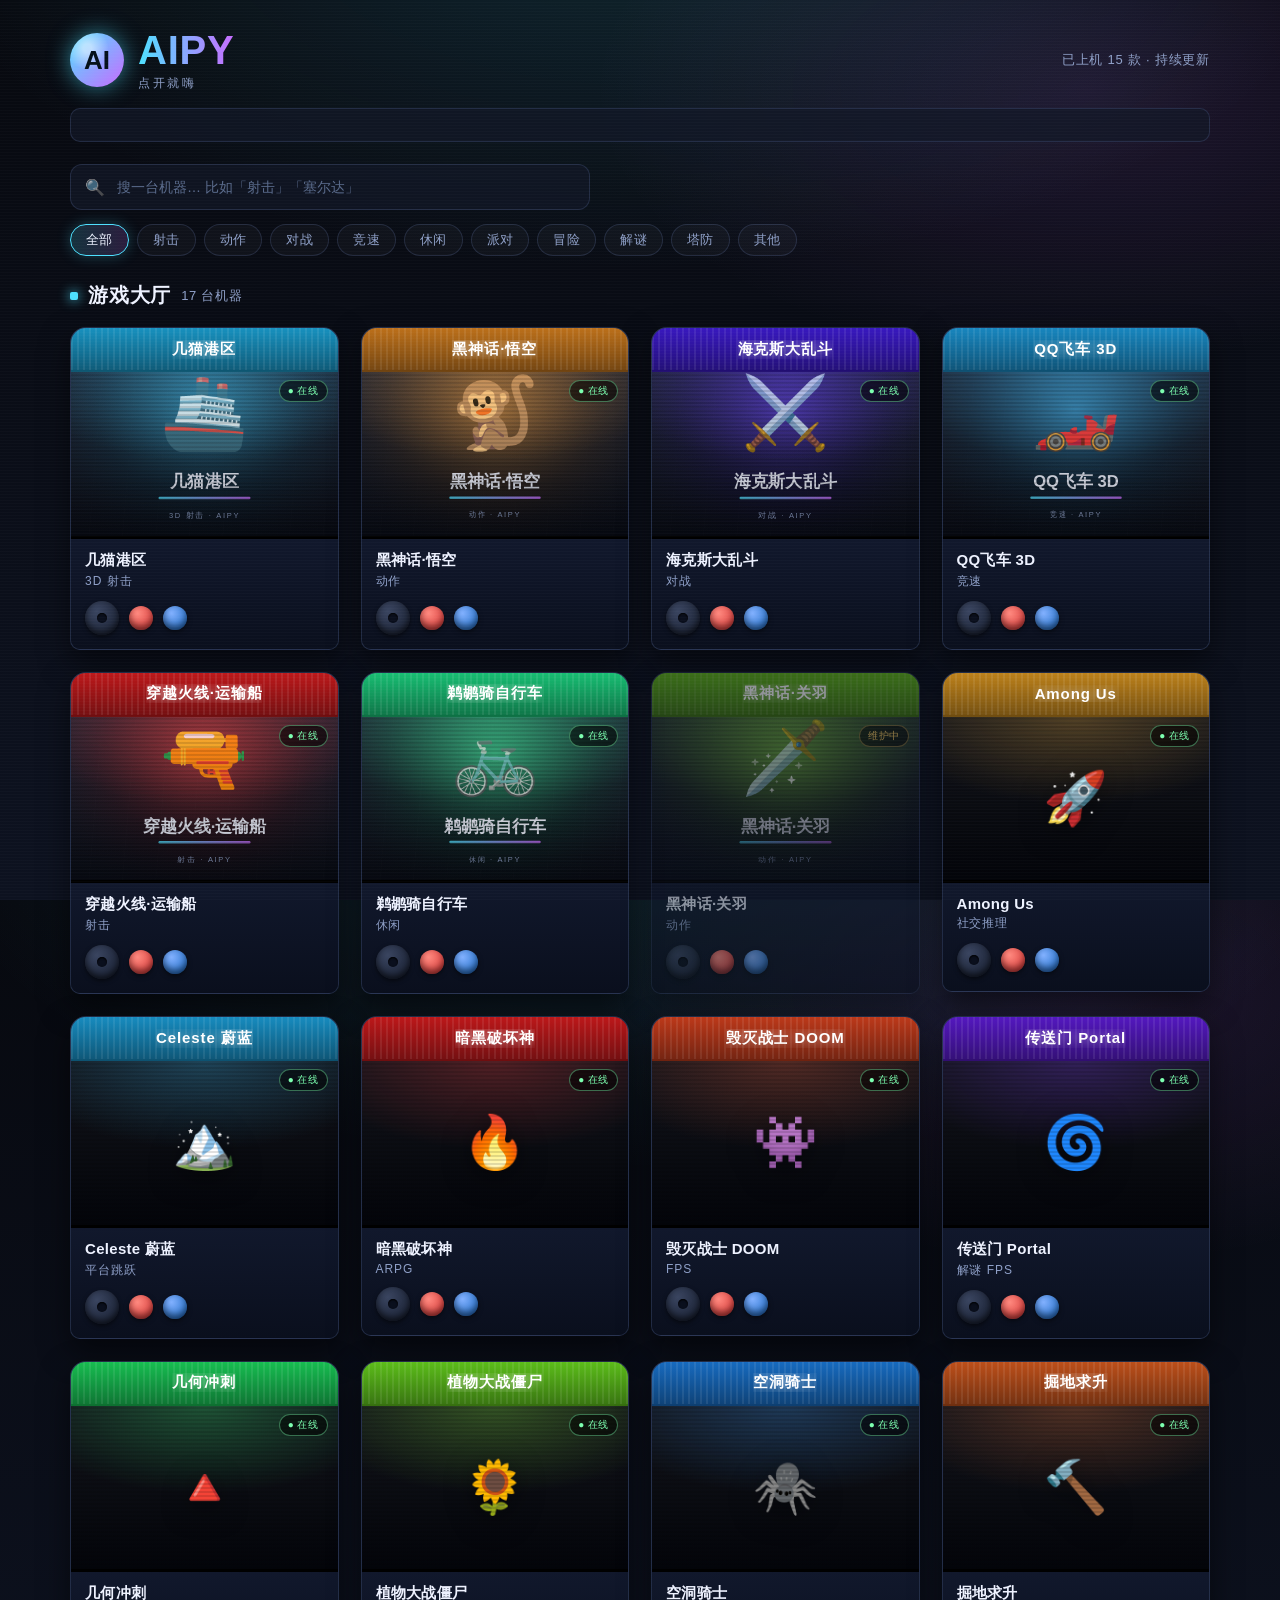
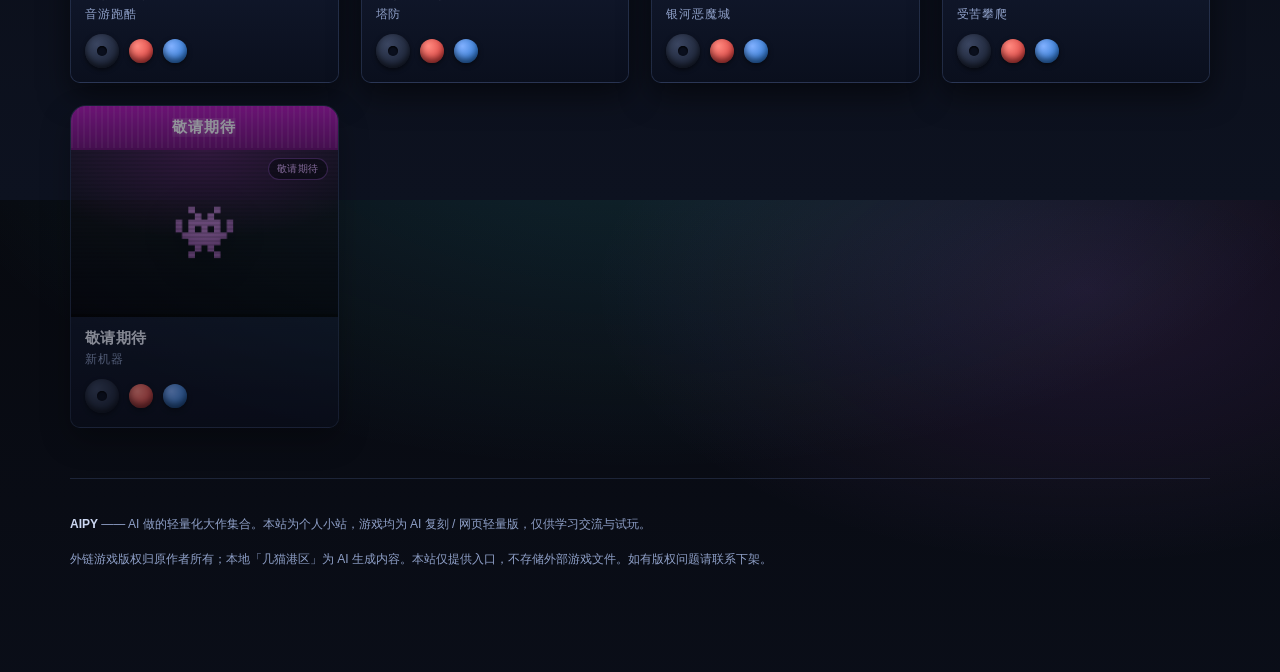
==== commit f76fedc9: "副标题只保留 slogan：点开就嗨" ====
--- a/index.html
+++ b/index.html
@@ -17,7 +17,7 @@
         <div class="coin">AI</div>
         <div>
           <h1><b>AIPY</b></h1>
-          <div class="sub">点开就嗨 · 一刻停不下来</div>
+          <div class="sub">点开就嗨</div>
         </div>
       </div>
       <div class="count" id="count"></div>
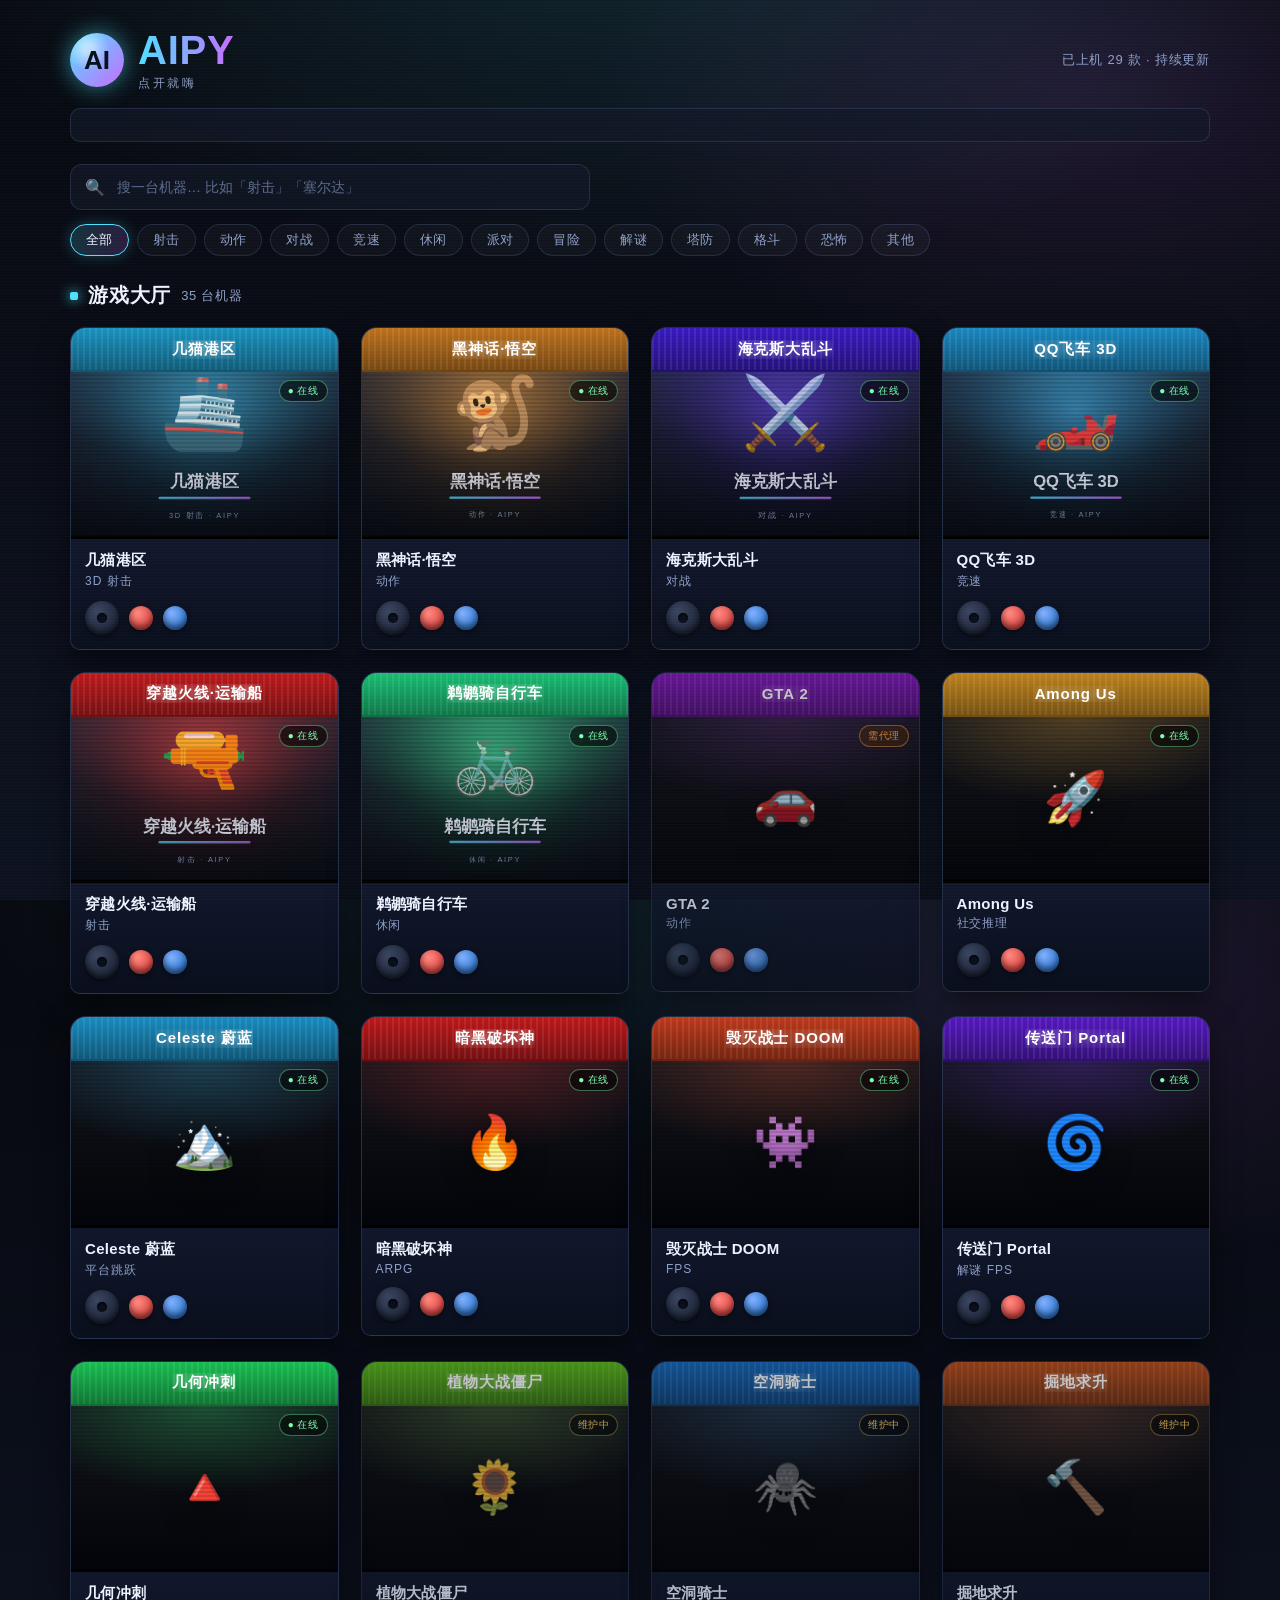
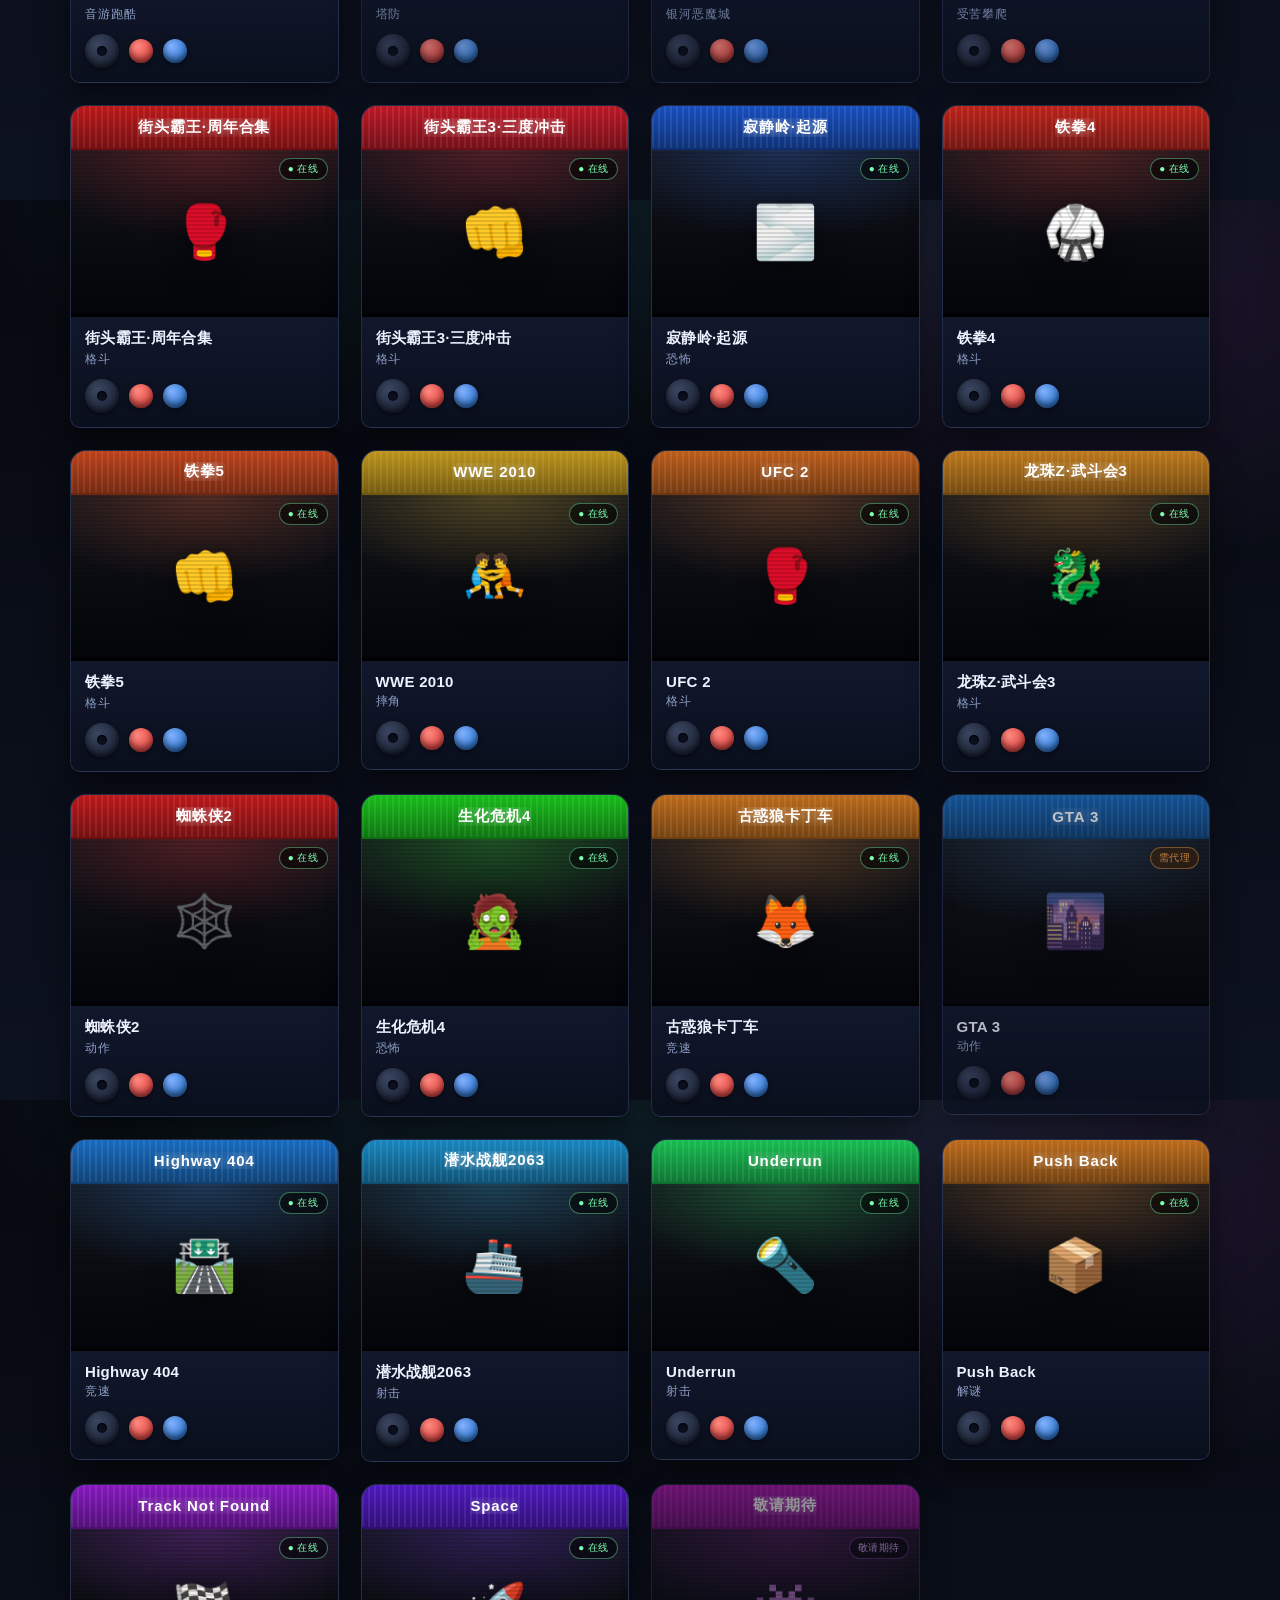
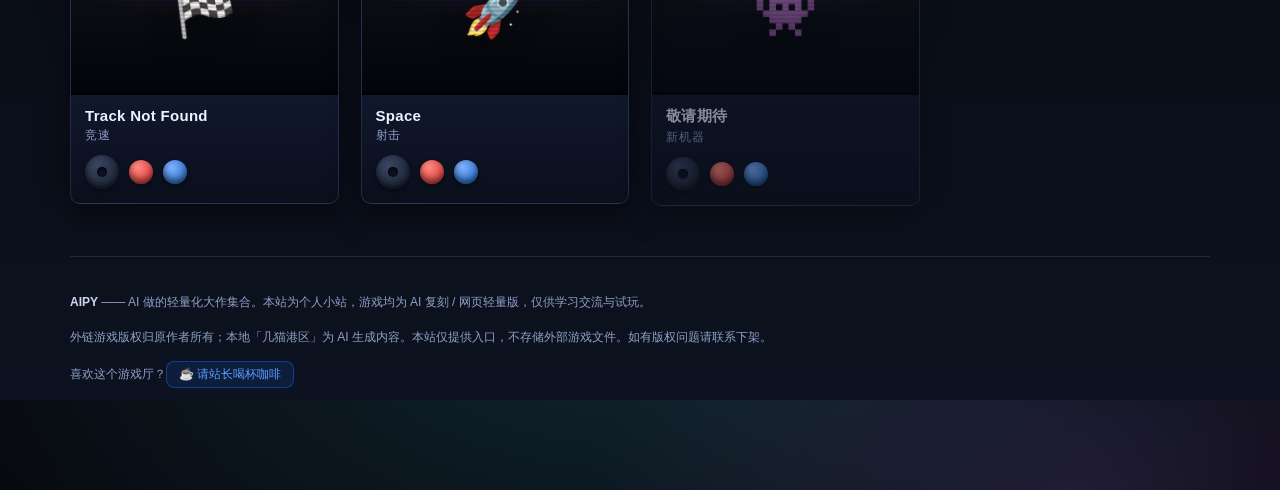
==== commit 31273f17: "新增支付宝打赏入口：页脚按钮+弹窗收款码" ====
--- a/index.html
+++ b/index.html
@@ -42,6 +42,7 @@
     <footer class="footer">
       <p><b>AIPY</b> —— AI 做的轻量化大作集合。本站为个人小站，游戏均为 AI 复刻 / 网页轻量版，仅供学习交流与试玩。</p>
       <p>外链游戏版权归原作者所有；本地「几猫港区」为 AI 生成内容。本站仅提供入口，不存储外部游戏文件。如有版权问题请联系下架。</p>
+      <p style="margin-top:10px">喜欢这个游戏厅？<button class="donate-link" id="donate-link">☕ 请站长喝杯咖啡</button></p>
     </footer>
   </div>
 
@@ -54,6 +55,17 @@
     <iframe class="lb-frame" id="frame" allowfullscreen allow="autoplay; fullscreen; gamepad; xr-spatial-tracking"></iframe>
   </div>
 
+  <!-- 打赏弹窗 -->
+  <div class="donate-modal" id="donate-modal">
+    <div class="donate-box">
+      <button class="donate-close" id="donate-close" title="关闭">✕</button>
+      <div class="donate-title">☕ 请站长喝杯咖啡</div>
+      <div class="donate-sub">感谢支持，游戏厅会一直开下去</div>
+      <img class="donate-qr" src="assets/donate.jpg" alt="支付宝收款码">
+      <div class="donate-hint">支付宝扫码打赏</div>
+    </div>
+  </div>
+
   <script src="js/games.js"></script>
   <script src="js/main.js"></script>
 </body>
--- a/css/style.css
+++ b/css/style.css
@@ -180,3 +180,31 @@
   70%{filter:brightness(1.4)}
   100%{filter:brightness(1.12)}
 }
+
+/* 需代理状态角标 */
+.cab-badge.proxy{color:#ffa94d;border-color:rgba(255,169,77,.5);background:rgba(80,40,0,.5)}
+
+/* 非在线但可点的卡片（需代理/维护中）：轻度暗化，仍可交互 */
+.cab.dim{cursor:pointer;opacity:.75}
+.cab.dim:hover{opacity:1}
+.cab.dim .screen{filter:saturate(.7)}
+.cab.dim:hover .screen{filter:saturate(1)}
+
+/* ============ 打赏 ============ */
+.donate-link{background:rgba(22,119,255,.12);border:1px solid rgba(22,119,255,.4);color:#5c9dff;
+  padding:4px 12px;border-radius:8px;cursor:pointer;font-size:12px;transition:all .15s}
+.donate-link:hover{background:rgba(22,119,255,.22);box-shadow:0 0 12px rgba(22,119,255,.3)}
+
+.donate-modal{position:fixed;inset:0;background:rgba(4,6,12,.85);display:none;z-index:200;
+  align-items:center;justify-content:center;backdrop-filter:blur(4px)}
+.donate-modal.open{display:flex}
+.donate-box{position:relative;background:linear-gradient(160deg,#141b2e,#0b1020);
+  border:1px solid rgba(22,119,255,.35);border-radius:16px;padding:30px 34px 26px;text-align:center;
+  box-shadow:0 20px 60px rgba(0,0,0,.6),0 0 30px rgba(22,119,255,.15);max-width:320px;width:88%}
+.donate-close{position:absolute;top:12px;right:12px;width:30px;height:30px;border-radius:8px;
+  border:1px solid var(--line);background:rgba(255,255,255,.05);color:var(--ink-dim);cursor:pointer;font-size:14px}
+.donate-close:hover{background:rgba(255,80,80,.15);color:var(--ink)}
+.donate-title{font-size:18px;font-weight:800;color:var(--ink)}
+.donate-sub{margin-top:6px;font-size:12px;color:var(--ink-dim)}
+.donate-qr{width:200px;height:200px;margin:18px auto 10px;border-radius:12px;display:block;background:#fff}
+.donate-hint{font-size:12px;color:#5c9dff;letter-spacing:.05em}
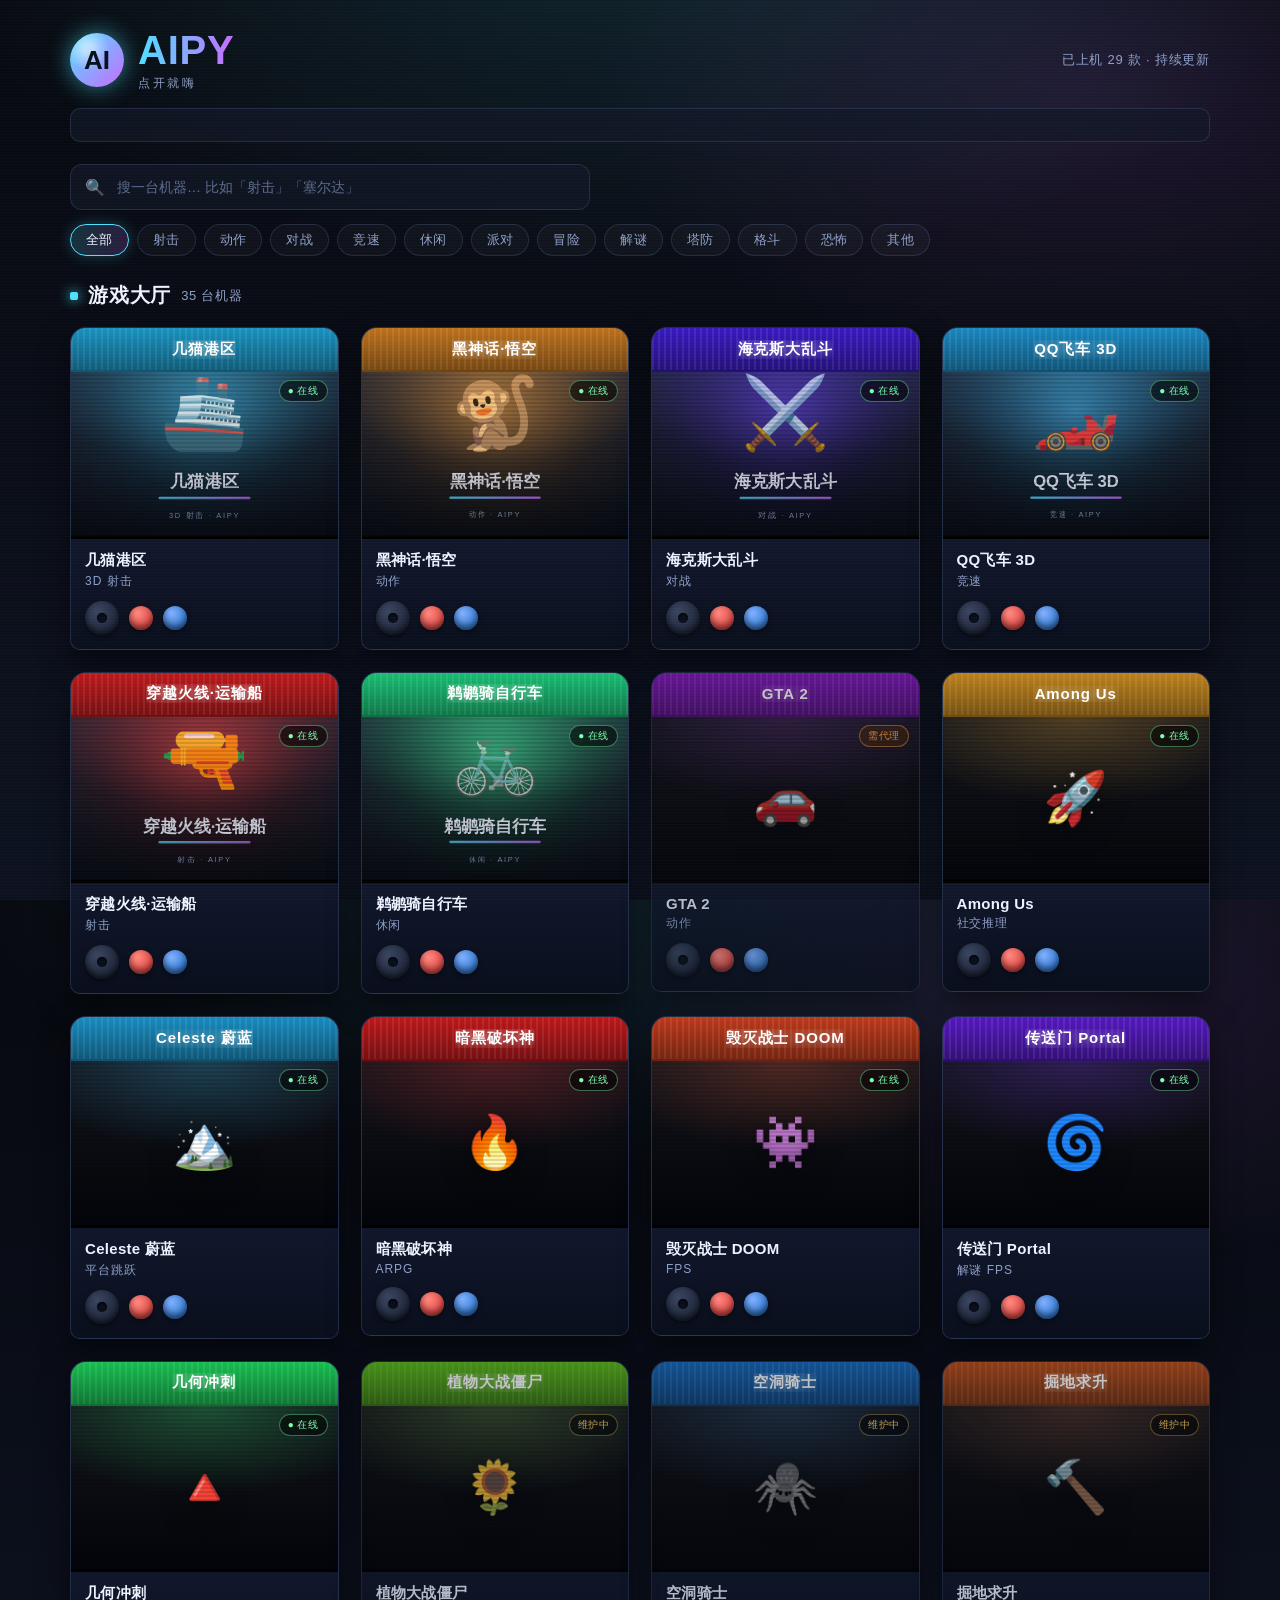
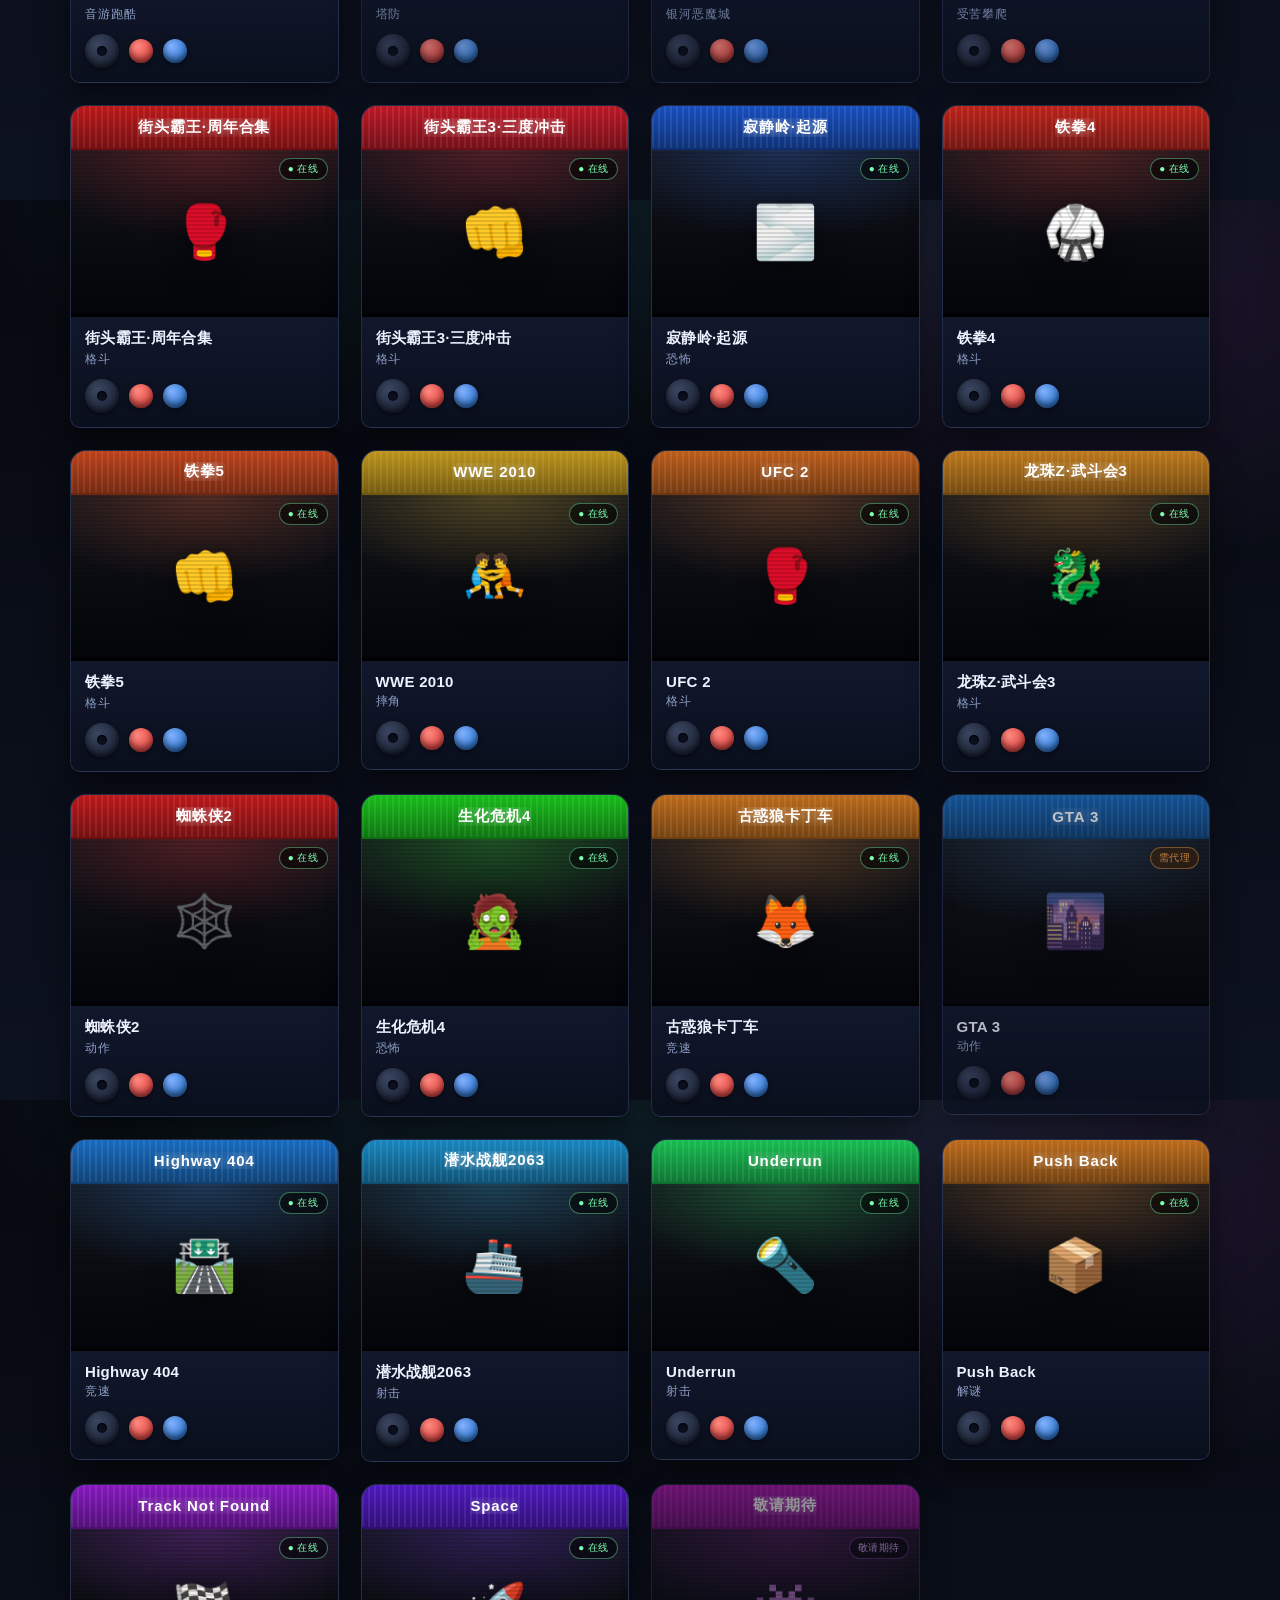
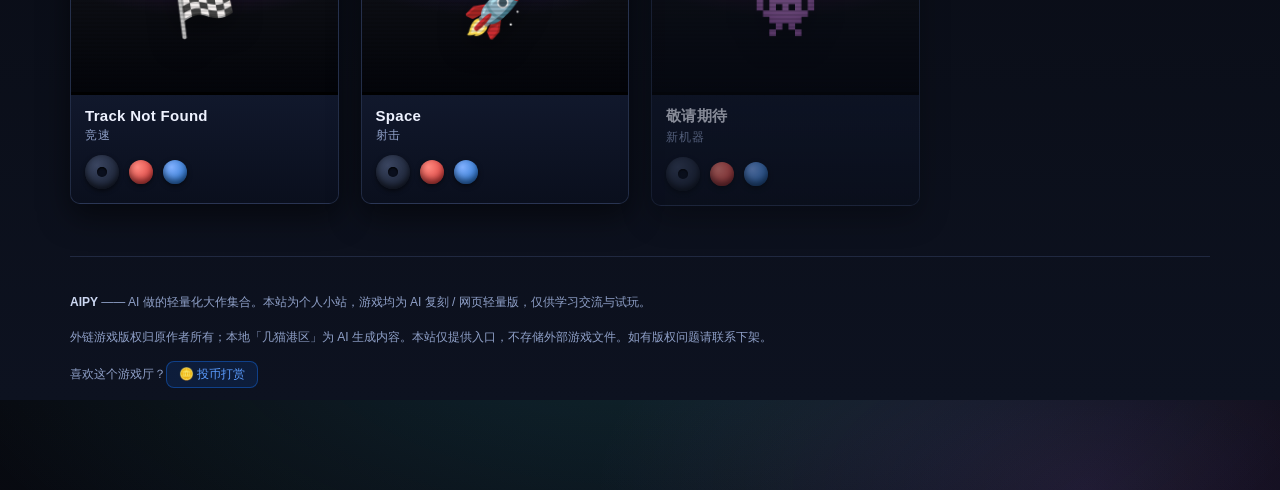
==== commit 59643c57: "打赏文案改为投币主题" ====
--- a/index.html
+++ b/index.html
@@ -42,7 +42,7 @@
     <footer class="footer">
       <p><b>AIPY</b> —— AI 做的轻量化大作集合。本站为个人小站，游戏均为 AI 复刻 / 网页轻量版，仅供学习交流与试玩。</p>
       <p>外链游戏版权归原作者所有；本地「几猫港区」为 AI 生成内容。本站仅提供入口，不存储外部游戏文件。如有版权问题请联系下架。</p>
-      <p style="margin-top:10px">喜欢这个游戏厅？<button class="donate-link" id="donate-link">☕ 请站长喝杯咖啡</button></p>
+      <p style="margin-top:10px">喜欢这个游戏厅？<button class="donate-link" id="donate-link">🪙 投币打赏</button></p>
     </footer>
   </div>
 
@@ -59,10 +59,10 @@
   <div class="donate-modal" id="donate-modal">
     <div class="donate-box">
       <button class="donate-close" id="donate-close" title="关闭">✕</button>
-      <div class="donate-title">☕ 请站长喝杯咖啡</div>
-      <div class="donate-sub">感谢支持，游戏厅会一直开下去</div>
+      <div class="donate-title">🪙 投一枚币</div>
+      <div class="donate-sub">投币续机，游戏厅不打烊</div>
       <img class="donate-qr" src="assets/donate.jpg" alt="支付宝收款码">
-      <div class="donate-hint">支付宝扫码打赏</div>
+      <div class="donate-hint">支付宝扫码 · 投币支持</div>
     </div>
   </div>
 
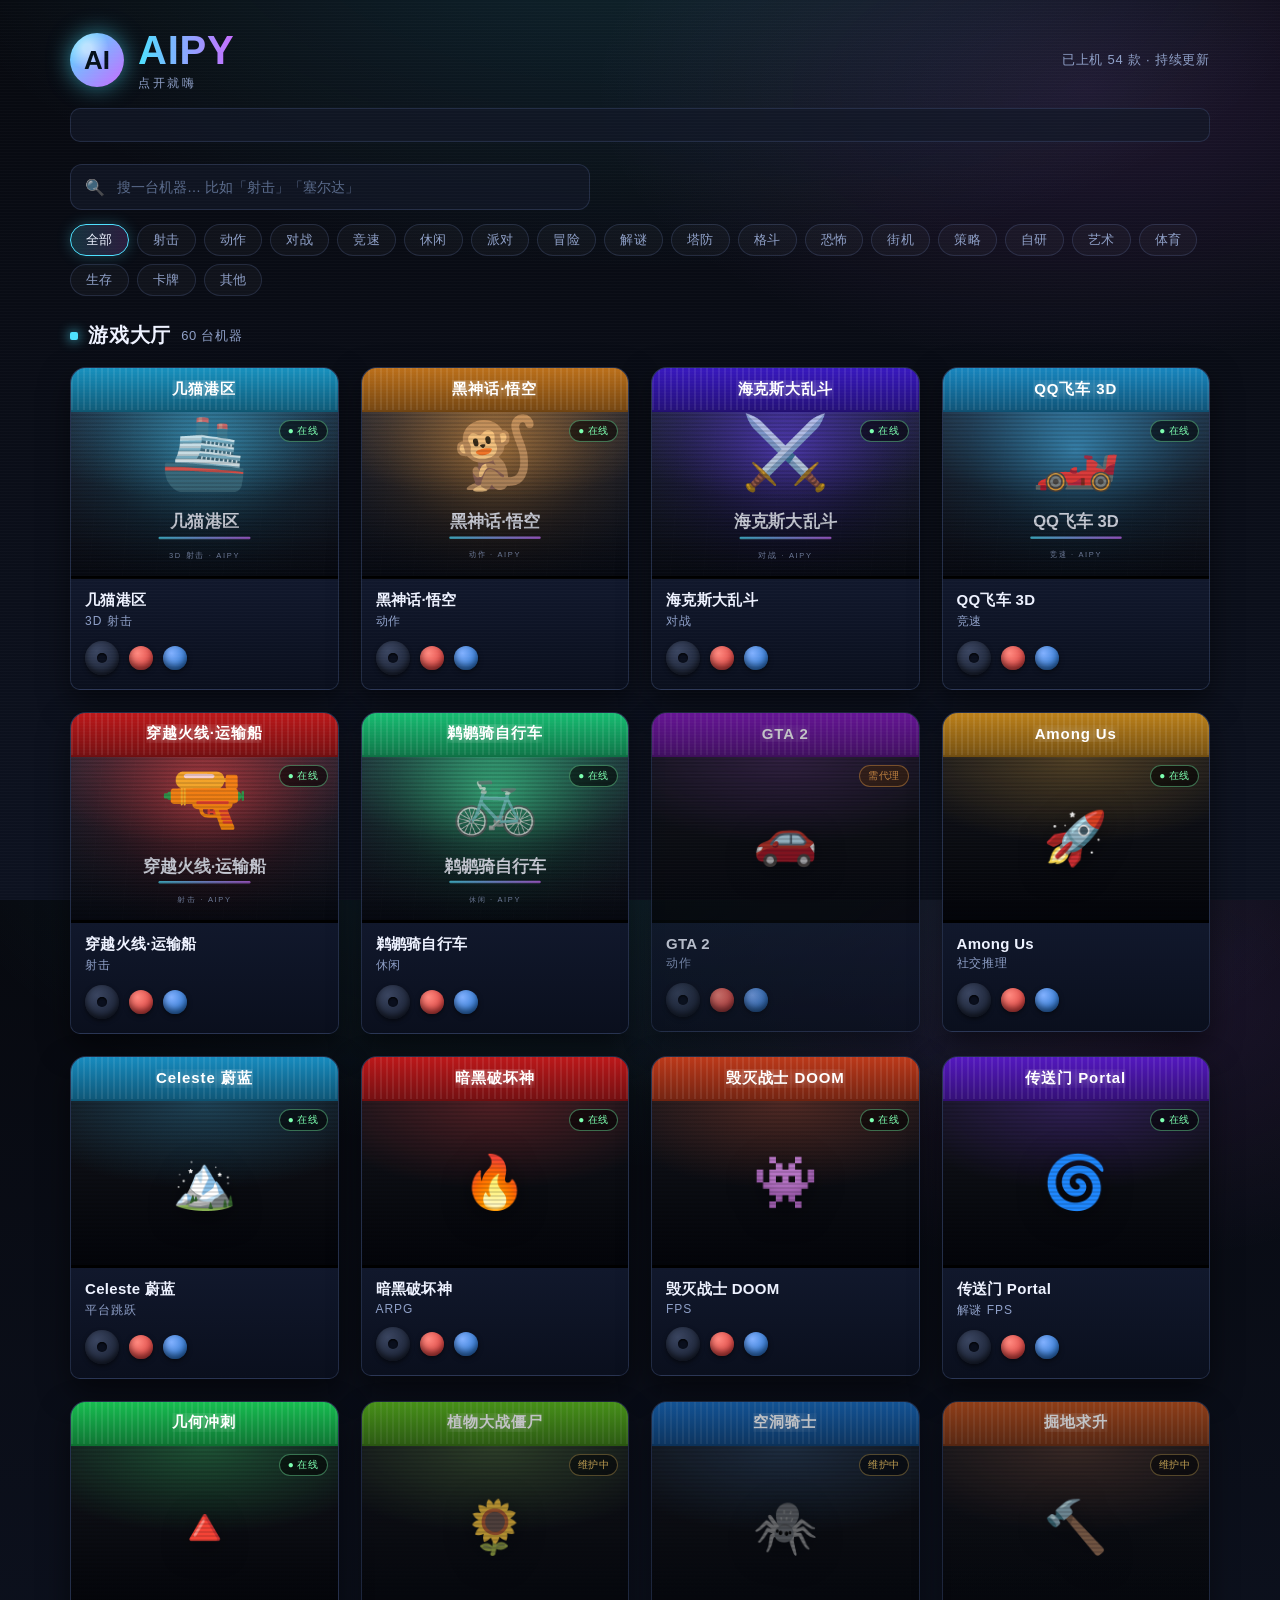
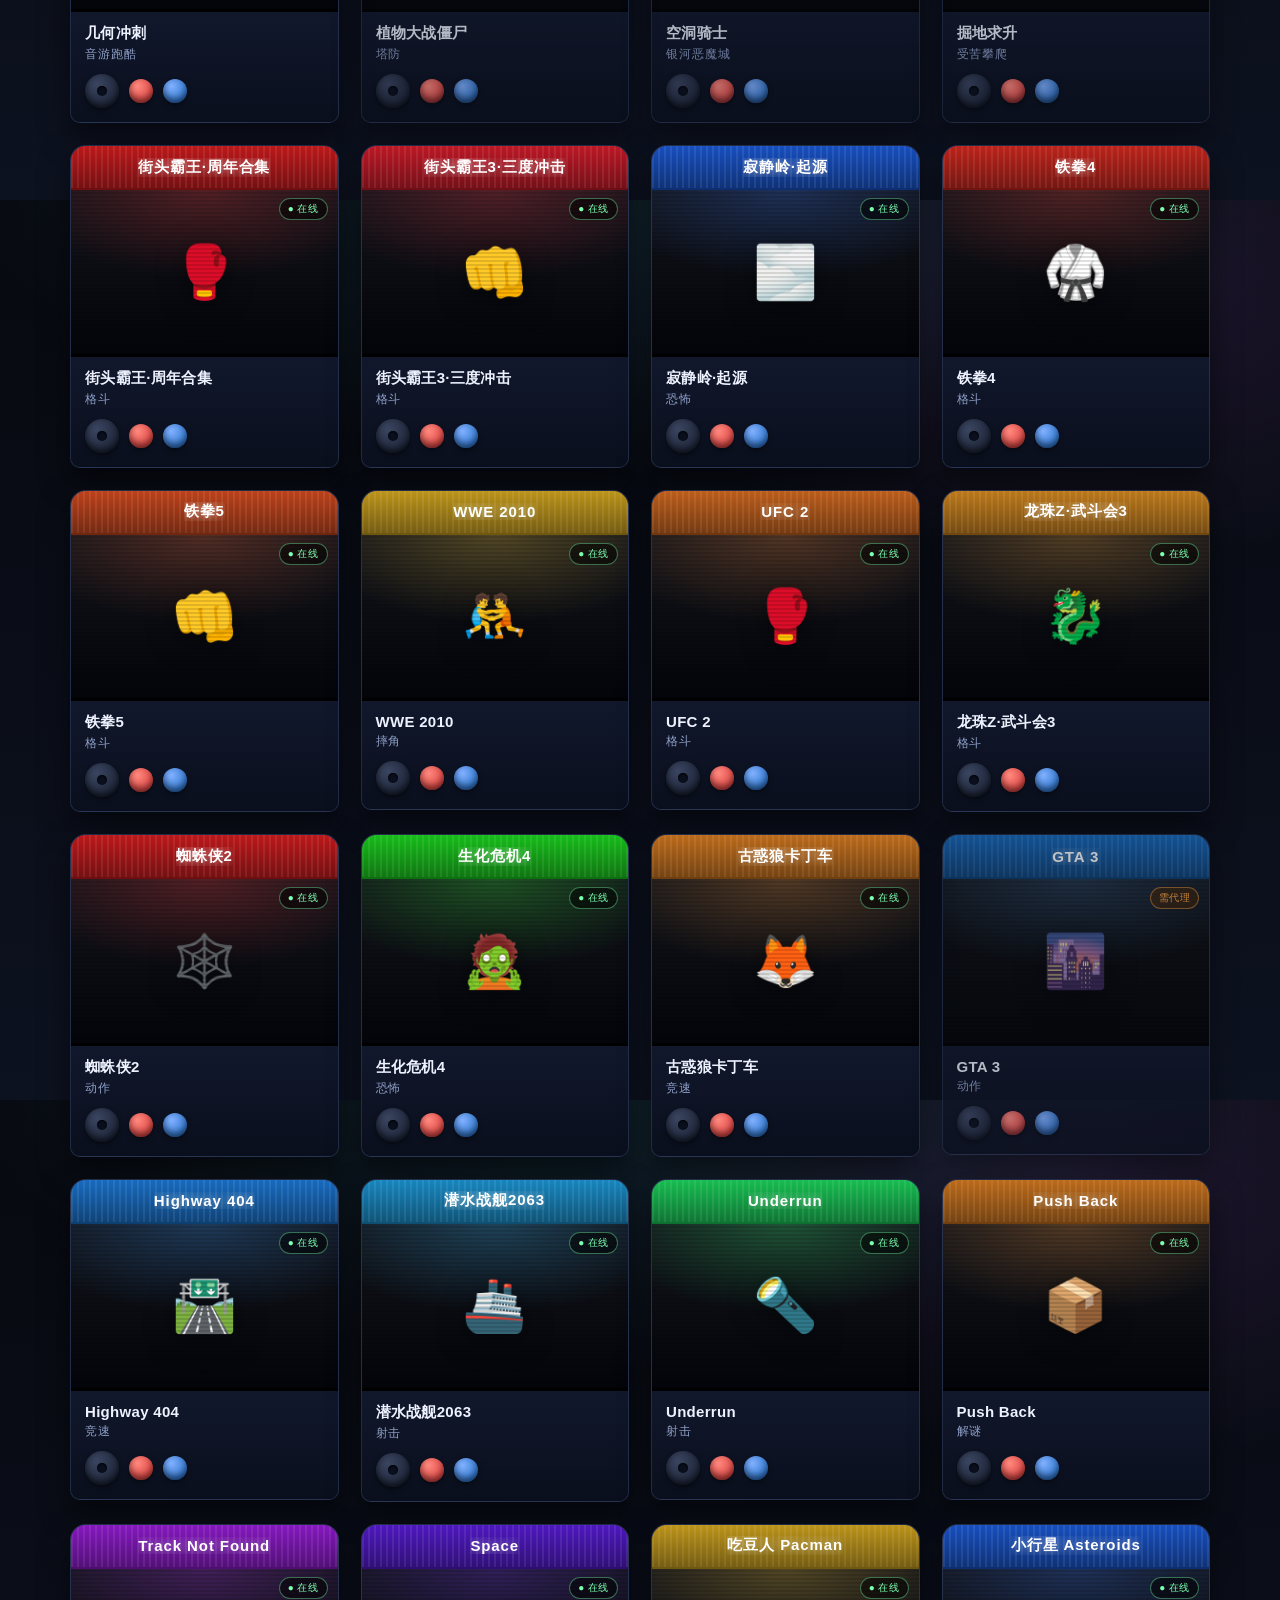
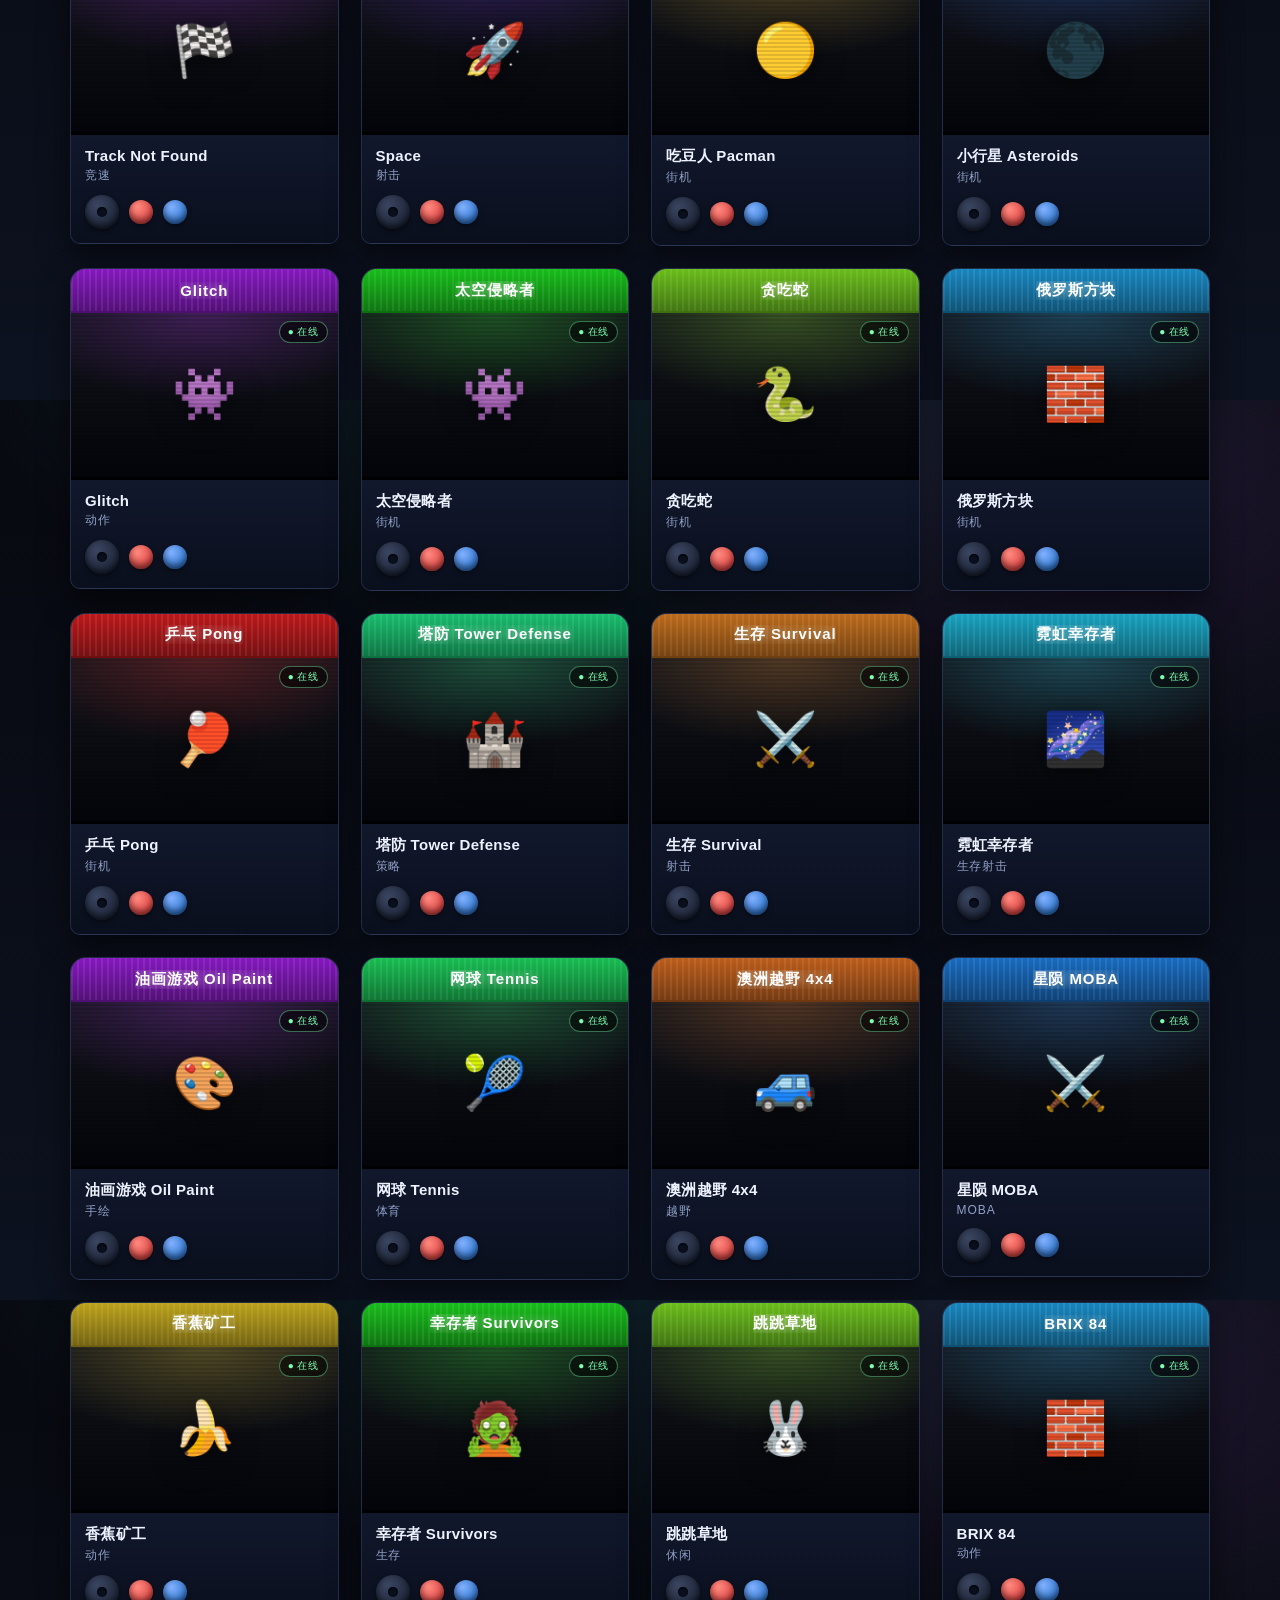
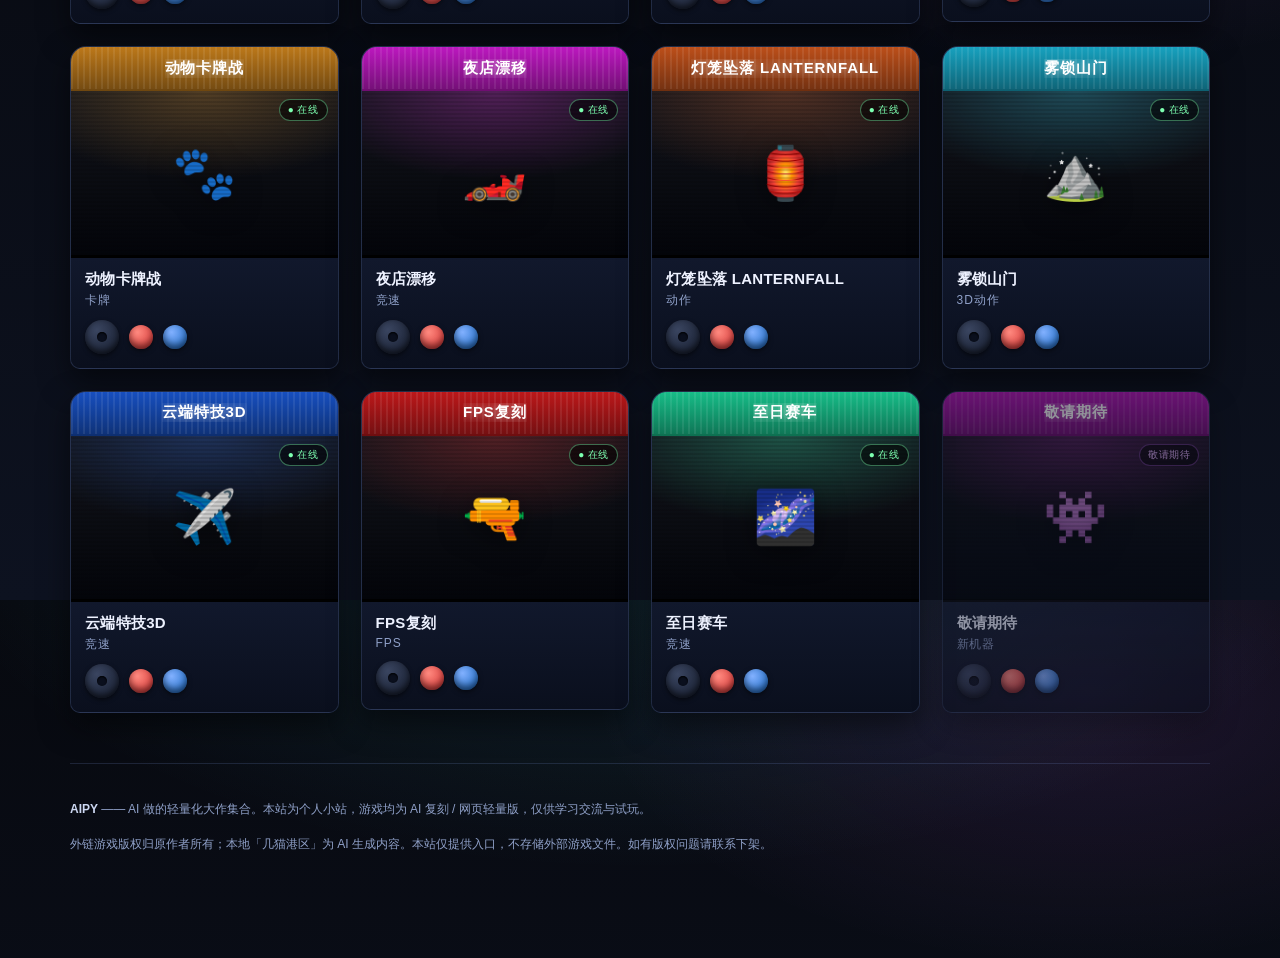
==== commit a9f6e226: "新增15款Fable 5.2生成游戏 + 隐藏打赏入口" ====
--- a/index.html
+++ b/index.html
@@ -42,7 +42,7 @@
     <footer class="footer">
       <p><b>AIPY</b> —— AI 做的轻量化大作集合。本站为个人小站，游戏均为 AI 复刻 / 网页轻量版，仅供学习交流与试玩。</p>
       <p>外链游戏版权归原作者所有；本地「几猫港区」为 AI 生成内容。本站仅提供入口，不存储外部游戏文件。如有版权问题请联系下架。</p>
-      <p style="margin-top:10px">喜欢这个游戏厅？<button class="donate-link" id="donate-link">🪙 投币打赏</button></p>
+      <!-- 打赏入口暂时隐藏 -->
     </footer>
   </div>
 
